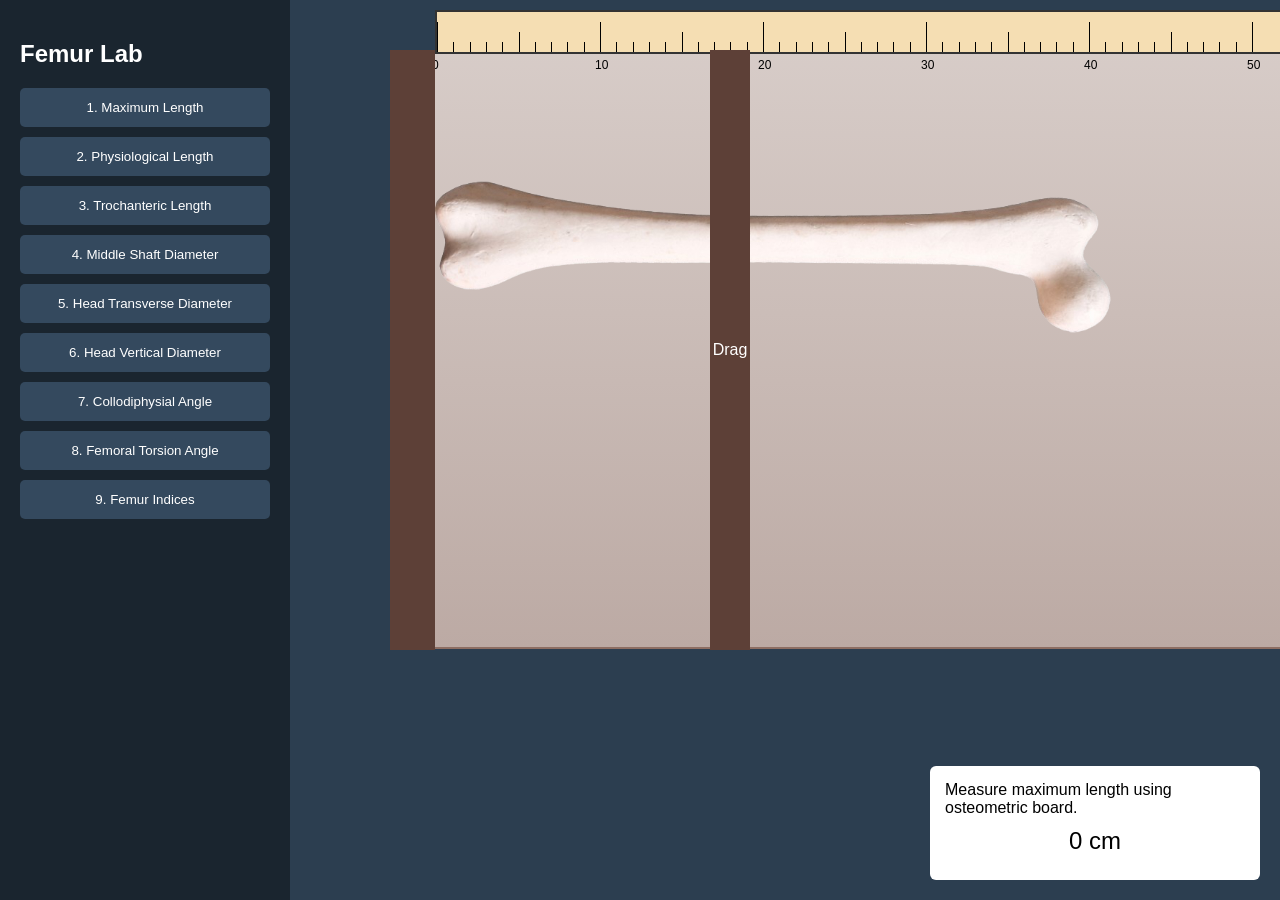
==== experiment/simulation/index.html @ ec537a69 "Added femur indices simulation" ====
<!DOCTYPE html>
<html lang="en">
<head>
    <meta charset="UTF-8">
    <title>Osteometry of Femur Simulation</title>
    <meta name="viewport" content="width=device-width, initial-scale=1.0">
    
    <!-- CSS -->
    <link rel="stylesheet" href="css/femur.css">
</head>
<body>

<!-- ================= SIDEBAR ================= -->
<div id="sidebar">
    <h2>Femur Lab</h2>

    <button class="nav-btn active" onclick="setMode('max_length', event)">
        1. Maximum Length
    </button>

    <button class="nav-btn" onclick="setMode('physio_length', event)">
        2. Physiological Length
    </button>

    <button class="nav-btn" onclick="setMode('troch_length', event)">
        3. Trochanteric Length
    </button>

    <button class="nav-btn" onclick="setMode('shaft_diam', event)">
        4. Middle Shaft Diameter
    </button>

    <button class="nav-btn" onclick="setMode('head_trans', event)">
        5. Head Transverse Diameter
    </button>

    <button class="nav-btn" onclick="setMode('head_vert', event)">
        6. Head Vertical Diameter
    </button>

    <button class="nav-btn" onclick="setMode('angle_neck', event)">
        7. Collodiphysial Angle
    </button>

    <button class="nav-btn" onclick="setMode('angle_torsion', event)">
        8. Femoral Torsion Angle
    </button>

        <button class="nav-btn" onclick="setMode('femur_indices', event)">
        9. Femur Indices
    </button>

</div>

<!-- ================= WORKSPACE ================= -->
<div id="workspace">

    <!-- FEMUR IMAGE -->
    <img id="bone" src="images/femur.png" alt="Femur Bone">

    <!-- Osteometric Board -->
    <div id="tool-board">
        <div id="fixed-wall" class="board-wall"></div>
        <div id="board-surface"></div>
        <div id="movable-wall" class="board-wall">Drag</div>
        
        <div id="scale">
    <!-- ticks will be generated by JS -->
        </div>
    </div>

    <!-- REALISTIC SLIDING CALIPER -->
    <div id="tool-caliper">

        <!-- Main scale -->
        <div id="caliper-body">

            <!-- fixed jaw -->
            <div class="jaw fixed-jaw">
                <div class="jaw-top"></div>
                <div class="jaw-bottom"></div>
            </div>

            <!-- ruler -->
            <div id="caliper-ruler">

                <div class="caliper-scale"></div>

            </div>
            <!-- movable slider -->
            <div class="slider" id="caliper-slider">

                <div class="jaw movable-jaw">
                    <div class="jaw-top"></div>
                    <div class="jaw-bottom"></div>
                </div>

                <div class="slider-body"></div>

            </div>

        </div>

    </div>

    <!-- REALISTIC GONIOMETER -->
    <div id="tool-goniometer">

        <div id="goniometer">

            <!-- Protractor -->
            <div id="gonio-protractor">

                <!-- scale markings generated by JS -->
                <div id="gonio-scale"></div>

            </div>

            <!-- center pivot -->
            <div class="gonio-center" id="gonio-center"></div>

            <!-- fixed arm -->
            <div class="gonio-arm fixed-arm" id="gonio-arm-1"></div>

            <!-- movable arm -->
            <div class="gonio-arm movable-arm" id="gonio-arm-2"></div>

        </div>

    </div>

</div>

<!-- ================= FEMUR INDICES ================= -->
<div id="tool-indices">

    <h2>Femur Indices Calculator</h2>

    <!-- ===================================== -->
    <!-- Shaft Slenderness Index -->
    <!-- ===================================== -->

    <div class="index-block">

        <h3>Shaft Slenderness Index</h3>
        <div class="formula-title">
            Formula:
            <span class="formula-text">
                Middle Shaft Diameter × 100 / Maximum Length
            </span>
        </div>

        <div class="formula">

            <div class="fraction">

                <span class="top">
                    <input type="number"
                           id="slender_num1"
                           placeholder="____"
                           step="0.01">

                    × 100
                </span>

                <span class="bottom">
                    <input type="number"
                           id="slender_den1"
                           placeholder="____"
                           step="0.01">
                </span>

            </div>

            =

            <input type="text"
                   id="ans_slender_max"
                   readonly>

        </div>

    </div>

    <!-- ===================================== -->
    <!-- Shaft Slenderness Index Physiological -->
    <!-- ===================================== -->

    <div class="index-block">

        <h3>Shaft Slenderness Index (Physiological Length)</h3>

        <div class="formula-title">
            Formula:
            <span class="formula-text">
                Middle Shaft Diameter × 100 / Physiological Length
            </span>
        </div>
        <div class="formula">

            <div class="fraction">

                <span class="top">

                    <input type="number"
                           id="slender_num2"
                           placeholder="____"
                           step="0.01">

                    × 100

                </span>

                <span class="bottom">

                    <input type="number"
                           id="slender_den2"
                           placeholder="____"
                           step="0.01">

                </span>

            </div>

            =

            <input type="text"
                   id="ans_slender_phys"
                   readonly>

        </div>

    </div>

    <!-- ===================================== -->
    <!-- Physiological to Maximum -->
    <!-- ===================================== -->

    <div class="index-block">

        <h3>Physiological to Maximum Length Index</h3>
        <div class="formula-title">
            Formula:
            <span class="formula-text">
                Physiological Length × 100 / Maximum Length
            </span>
        </div>

        <div class="formula">

            <div class="fraction">

                <span class="top">

                    <input type="number"
                           id="phys_num"
                           placeholder="____"
                           step="0.01">

                    × 100

                </span>

                <span class="bottom">

                    <input type="number"
                           id="phys_den"
                           placeholder="____"
                           step="0.01">

                </span>

            </div>

            =

            <input type="text"
                   id="ans_phys_max"
                   readonly>

        </div>

    </div>

    <!-- ===================================== -->
    <!-- Trochanteric Proportion Max -->
    <!-- ===================================== -->

    <div class="index-block">

        <h3>Trochanteric Proportion Index (Max Length)</h3>
        <div class="formula-title">
            Formula:
            <span class="formula-text">
                Trochanteric Length × 100 / Maximum Length
            </span>
        </div>
        <div class="formula">

            <div class="fraction">

                <span class="top">

                    <input type="number"
                           id="troch_num1"
                           placeholder="____"
                           step="0.01">

                    × 100

                </span>

                <span class="bottom">

                    <input type="number"
                           id="troch_den1"
                           placeholder="____"
                           step="0.01">

                </span>

            </div>

            =

            <input type="text"
                   id="ans_troch_max"
                   readonly>

        </div>

    </div>

    <!-- ===================================== -->
    <!-- Trochanteric Proportion Physiological -->
    <!-- ===================================== -->

    <div class="index-block">

        <h3>Trochanteric Proportion Index (Physiological Length)</h3>
        <div class="formula-title">
            Formula:
            <span class="formula-text">
                Trochanteric Length × 100 / Physiological Length
            </span>
        </div>

        <div class="formula">

            <div class="fraction">

                <span class="top">

                    <input type="number"
                           id="troch_num2"
                           placeholder="____"
                           step="0.01">

                    × 100

                </span>

                <span class="bottom">

                    <input type="number"
                           id="troch_den2"
                           placeholder="____"
                           step="0.01">

                </span>

            </div>

            =

            <input type="text"
                   id="ans_troch_phys"
                   readonly>

        </div>

    </div>
    </div> 
   <div id="femurIndexFeedback" style="margin-top:20px;"></div>
</div>

<!-- ================= CONTROLS ================= -->
<div id="controls">
    <div id="instruction"></div>

    <div class="display-box">
        <span id="readout">0</span> 
        <span id="unit">cm</span>
    </div>

    <div id="feedback"></div>
</div>

<!-- ================= JAVASCRIPT ================= -->
<script src="js/femur.js"></script>

</body>
</html>
---- experiment/simulation/css/femur.css ----
body {
    margin: 0;
    font-family: Arial, sans-serif;
    display: flex;
    height: 100vh;
    background: #cac2c2;
}

/* Sidebar */
#sidebar {
    width: 250px;
    background: #1a252f;
    color: white;
    padding: 20px;
}

.nav-btn {
    width: 100%;
    padding: 12px;
    margin-bottom: 10px;
    background: #34495e;
    border: none;
    color: white;
    cursor: pointer;
    border-radius: 5px;
}

.nav-btn.active,
.nav-btn:hover {
    background: #16a085;
}

/* Workspace */
#workspace {
    flex: 1;
    position: relative;
    background: #2c3e50;
}

#bone {
    position: absolute;
    width: 700px;   /* IMPORTANT FIX */
    height: auto;

    left: 100px;
    top: 250px;

    pointer-events: auto;
    cursor: default;   /* locked by default */
    user-select: none;
    z-index: 1;
    transition: none;
}


/* Osteometric Board */
.board-wall {
    position: absolute;
    top: 50px;
    height: 600px;
    background: #5d4037;
    z-index: 3;

}

#fixed-wall {
    width: 45px;
    left: 100px;
    z-index: 3;

}

#movable-wall {
    width: 40px;
    left: 600px;
    cursor: col-resize;
    color: white;
    display: flex;
    align-items: center;
    justify-content: center;
}

/* Calipers */
#tool-caliper,
#tool-tape,
#tool-goniometer {
    display: none;
}

/* =========================
   REALISTIC CALIPER
========================= */

#tool-caliper {
    position: absolute;
    width: 900px;
    height: 220px;
    left: 120px;
    top: 180px;
    
}

/* Main body */
#caliper-body {
    position: relative;
    width: 700px;
    height: 120px;
}

/* Metal ruler */
#caliper-ruler {
    position: absolute;
    top: 58px;
    left: 60px;
    width: 560px;
    height: 8px;
    background: linear-gradient(
        to bottom,
        #dcdcdc,
        #9e9e9e
    );
    border: 1px solid #555;
}

/* Fixed jaw */
.fixed-jaw {
    position: absolute;
    left: 40px;
    top: 10px;
}

/* Movable slider */
.slider {
    position: absolute;
    left: 350px;
    top: 0;
    width: 80px;
    height: 120px;
    cursor: ew-resize;
}

/* Slider body */
.slider-body {
    position: absolute;
    top: 20px;
    left: 20px;
    width: 35px;
    height: 80px;
    background: linear-gradient(
        to bottom,
        #cfcfcf,
        #8c8c8c
    );

    border: 2px solid #555;
    border-radius: 6px;
}

/* Jaws */
.jaw {
    position: absolute;
    width: 40px;
    height: 100px;
}

/* upper jaw */
.jaw-top {
    position: absolute;
    width: 12px;
    height: 45px;
    background: #c0c0c0;
    border: 2px solid #555;
    left: 0;
    top: 0;
}

/* lower jaw */
.jaw-bottom {
    position: absolute;
    width: 12px;
    height: 55px;
    background: #c0c0c0;
    border: 2px solid #555;
    left: 0;
    bottom: 0;
}

/* movable jaw position */
.movable-jaw {
    position: absolute;
    left: 0;
    top: 10px;
}

/* ruler markings */
#caliper-ruler::before {
    content: "";
    position: absolute;
    inset: 0;

    background-image:
        repeating-linear-gradient(
            to right,

            /* empty */
            transparent 0px,
            transparent 9px,

            /* tick */
            black 9px,
            black 10px
        );
}
/* =========================
   CALIPER SCALE MARKINGS
========================= */

.caliper-scale {
    position: absolute;
    width: 100%;
    height: 100%;
}

/* ticks */
.cal-tick {
    position: absolute;
    bottom: 0;
    width: 1px;
    background: black;
}

/* small tick */
.cal-tick.small {
    height: 10px;
}

/* medium tick */
.cal-tick.medium {
    height: 16px;
}

/* large tick */
.cal-tick.large {
    height: 24px;
    width: 2px;
}

/* labels */
.cal-label {
    position: absolute;
    top: -18px;
    font-size: 11px;
    color: black;
    font-weight: bold;
}
/* Tape */
#tape-ring {
    position: absolute;
    width: 120px;
    height: 40px;
    border: 3px dashed orange;
    border-radius: 50%;
    cursor: move;
}

#tape-label {
    position: absolute;
    top: -25px;
    left: 20px;
    background: orange;
    color: white;
    padding: 2px 6px;
}

/* =========================
   REALISTIC GONIOMETER
========================= */

#tool-goniometer {
    position: absolute;
    width: 500px;
    height: 500px;
    display: none;
    z-index: 30;
}

#goniometer {
    position: absolute;

    width: 180px;
    height: 180px;

    left: 320px;
    top: 180px;

    cursor: move;
}

/* semicircle body */
#gonio-protractor {

    position: absolute;

    width: 180px;
    height: 180px;

    border-radius: 50%;

    border: 3px solid rgba(80,80,80,0.8);

    background:
        radial-gradient(
            circle,
            rgba(255,255,255,0.18),
            rgba(255,255,255,0.05)
        );

    backdrop-filter: blur(1px);

    box-shadow:
        inset 0 0 15px rgba(255,255,255,0.25),
        0 4px 10px rgba(0,0,0,0.25);

    overflow: hidden;
}
/* scale container */
#gonio-scale {
    position: absolute;
    width: 100%;
    height: 100%;
}

/* center pivot */
.gonio-center {

    position: absolute;

    width: 18px;
    height: 18px;

    background: #111;

    border-radius: 50%;

    left: 80px;
    top: 80px;

    z-index: 50;
}

/* arms */
.gonio-arm {

    position: absolute;

    width: 140px;
    height: 6px;

    left: 90px;
    top: 87px;

    border-radius: 4px;

    background:
        linear-gradient(
            to bottom,
            #d9d9d9,
            #8c8c8c
        );

    border: 1px solid #555;

    transform-origin: left center;

    z-index: 40;
}

/* fixed arm */
.fixed-arm {
    transform: rotate(0deg);
}

/* movable arm */
.movable-arm {
    transform: rotate(45deg);
    cursor: grab;
}

/* prevent selection */
#gonio-scale div {
    user-select: none;
}
/* =========================
   GONIOMETER SCALE TICKS
========================= */

.gonio-tick {

    position: absolute;

    width: 2px;

    background: rgba(0,0,0,0.75);

    transform-origin: center bottom;

    z-index: 5;
}

/* degree labels */

.gonio-label {

    position: absolute;

    font-size: 10px;

    color: #111;

    font-weight: bold;

    transform: translate(-50%, -50%);

    z-index: 6;

    pointer-events: none;
}
/* Controls */
#controls {
    position: absolute;
    bottom: 20px;
    right: 20px;
    background: white;
    padding: 15px;
    border-radius: 6px;
    width: 300px;
}

.display-box {
    font-size: 24px;
    text-align: center;
    margin: 10px 0;
}

.btn-check {
    width: 100%;
    padding: 10px;
    background: green;
    color: white;
    border: none;
    cursor: pointer;
}

#tool-indices {
    display: none;
    position: absolute;
    top: 50%;
    left: 50%;
    transform: translate(-50%, -50%);
    background: white;
    padding: 25px;
    border-radius: 10px;
    box-shadow: 0 0 20px rgba(0,0,0,0.2);
    width: 400px;
}
#scale {
    position: absolute;
    top: 10px;
    left: 145px; /* starts just after fixed wall */
    width: 900px; /* 50 cm × 20px per cm */
    height: 40px;
    background: #f5deb3;
    border: 2px solid #333;
}

/* tick marks */
.tick {
    position: absolute;
    bottom: 0;
    width: 1px;
    background: black;
}

/* small ticks (every 1 cm) */
.tick.small {
    height: 10px;
}

/* big ticks (every 5 cm) */
.tick.medium {
    height: 20px;
}

/* label ticks (every 10 cm) */
.tick.large {
    height: 30px;
}

.tick-label {
    position: absolute;
    bottom: -20px;
    font-size: 12px;
}
#board-surface {
    position: absolute;
    top: 45px;
    left: 145px;              /* just after fixed wall */
    height: 600px;
    width: 900px;

    background: linear-gradient(
        to bottom,
        #d7ccc8,
        #bcaaa4
    );

    border-top: 2px solid #8d6e63;
    border-bottom: 2px solid #8d6e63;

    z-index: 0;
}
/* =========================
   LAYER FIXES
========================= */


#bone {
    z-index: 1;
}

#tool-caliper {
    z-index: 20;
}

#caliper-body,
#caliper-slider,
#caliper-ruler,
.slider-body,
.jaw {
    z-index: 25;
}

#tool-goniometer {
    z-index: 20;
}

#controls {
    z-index: 50;
}

#tool-indices {
    z-index: 100;
}
/* =========================
   FEMUR INDICES STYLING
========================= */

#tool-indices {

    display: none;

    position: absolute;

    top: 50%;
    left: 50%;

    transform: translate(-50%, -50%);

    width: 700px;
    max-height: 85vh;

    overflow-y: auto;

    background: #ffffff;

    padding: 25px;

    border-radius: 12px;

    box-shadow: 0 0 25px rgba(0,0,0,0.25);

    z-index: 100;
}

#tool-indices h2 {

    margin-top: 0;

    text-align: center;

    color: #2c3e50;
}

.index-block {

    margin-bottom: 25px;

    padding: 15px;

    border-radius: 10px;

    background: #f7f7f7;

    border: 1px solid #ddd;
}

.index-block h3 {

    margin-top: 0;

    font-size: 18px;

    color: #34495e;
}
.formula-title {

    margin-bottom: 12px;

    padding: 10px 14px;

    background: #eef3f7;

    border-left: 5px solid #16a085;

    border-radius: 6px;

    font-size: 15px;

    font-weight: bold;

    color: #2c3e50;
}

.formula-text {

    font-weight: normal;

    color: #34495e;
}
.formula {

    font-size: 24px;

    display: flex;

    align-items: center;

    gap: 15px;

    flex-wrap: wrap;
}

.fraction {

    display: inline-block;

    text-align: center;

    vertical-align: middle;
}

.fraction .top {

    display: block;

    border-bottom: 2px solid black;

    padding: 8px;
}

.fraction .bottom {

    display: block;

    padding: 8px;
}

#tool-indices input {

    width: 100px;

    padding: 8px;

    font-size: 18px;

    text-align: center;

    border: 1px solid #999;

    border-radius: 6px;
}

#tool-indices input[readonly] {

    background: #ecf0f1;

    font-weight: bold;

    color: #2c3e50;
}
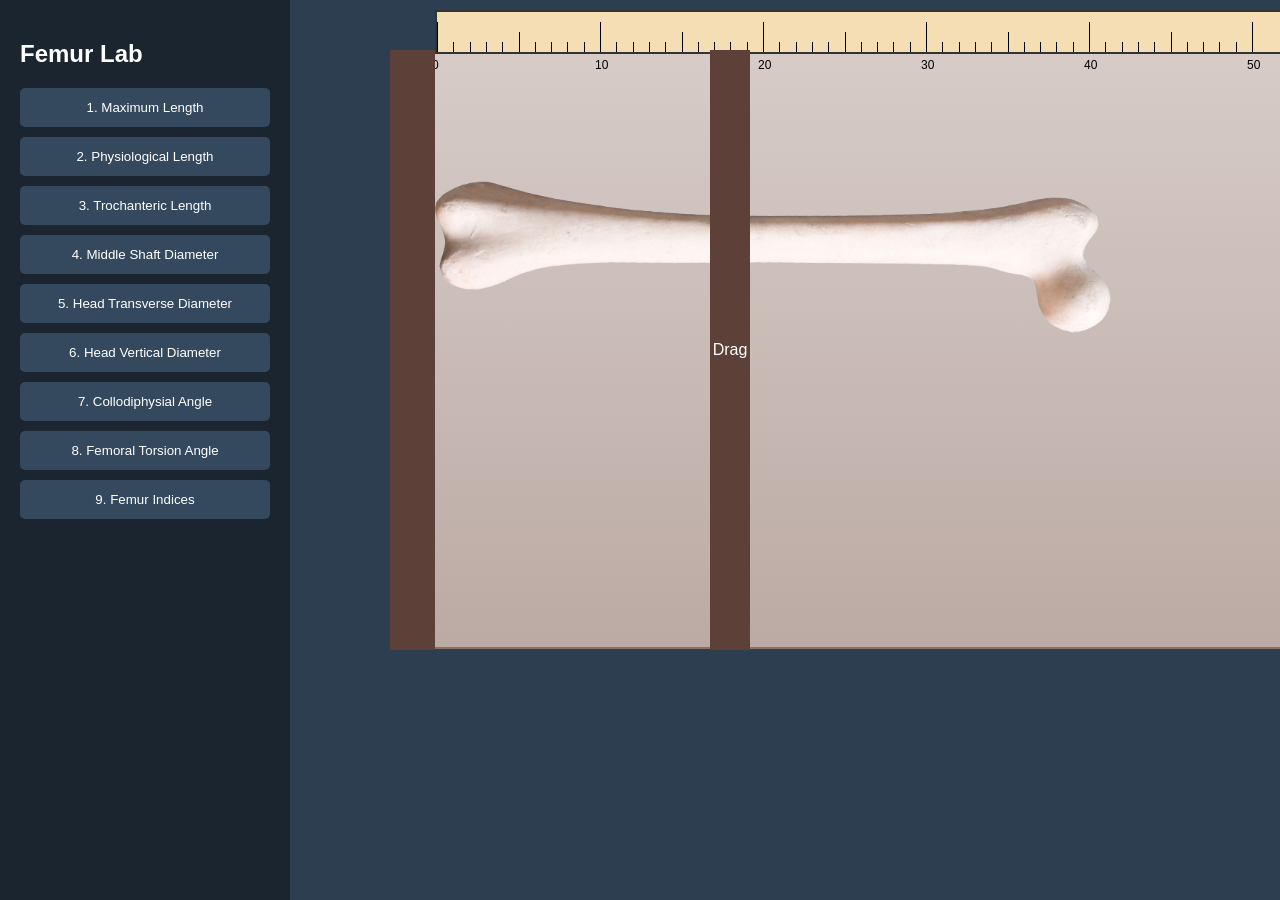
==== commit e06aa7f8: "Updated simulation" ====
--- a/experiment/simulation/index.html
+++ b/experiment/simulation/index.html
@@ -4,8 +4,6 @@
     <meta charset="UTF-8">
     <title>Osteometry of Femur Simulation</title>
     <meta name="viewport" content="width=device-width, initial-scale=1.0">
-    
-    <!-- CSS -->
     <link rel="stylesheet" href="css/femur.css">
 </head>
 <body>
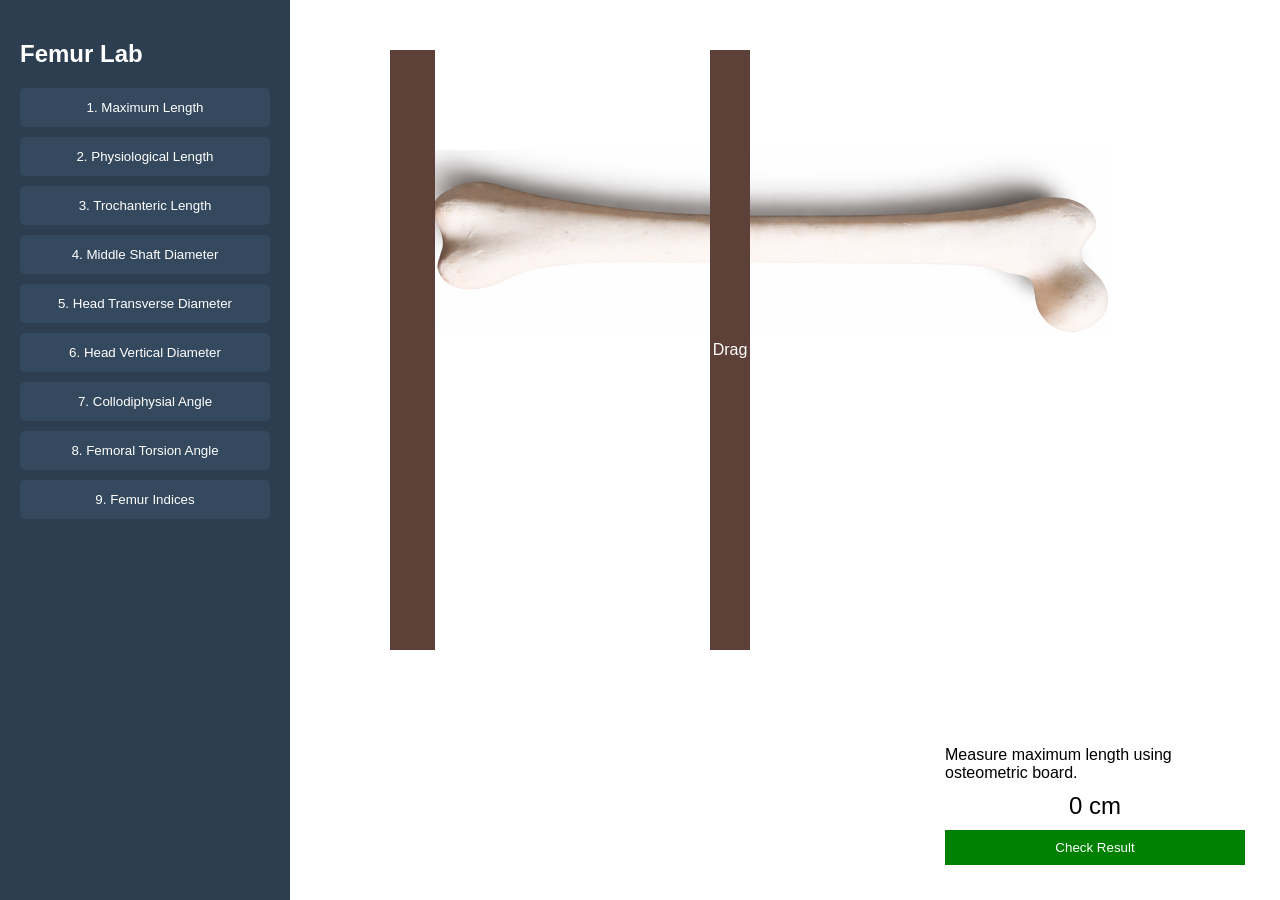
==== commit 8ddde844: "Update Femur lab" ====
--- a/experiment/simulation/index.html
+++ b/experiment/simulation/index.html
@@ -4,6 +4,8 @@
     <meta charset="UTF-8">
     <title>Osteometry of Femur Simulation</title>
     <meta name="viewport" content="width=device-width, initial-scale=1.0">
+    
+    <!-- CSS -->
     <link rel="stylesheet" href="css/femur.css">
 </head>
 <body>
@@ -59,327 +61,52 @@
     <!-- Osteometric Board -->
     <div id="tool-board">
         <div id="fixed-wall" class="board-wall"></div>
-        <div id="board-surface"></div>
         <div id="movable-wall" class="board-wall">Drag</div>
-        
-        <div id="scale">
-    <!-- ticks will be generated by JS -->
-        </div>
     </div>
 
-    <!-- REALISTIC SLIDING CALIPER -->
+    <!-- Sliding Calipers -->
     <div id="tool-caliper">
-
-        <!-- Main scale -->
-        <div id="caliper-body">
-
-            <!-- fixed jaw -->
-            <div class="jaw fixed-jaw">
-                <div class="jaw-top"></div>
-                <div class="jaw-bottom"></div>
-            </div>
-
-            <!-- ruler -->
-            <div id="caliper-ruler">
-
-                <div class="caliper-scale"></div>
-
-            </div>
-            <!-- movable slider -->
-            <div class="slider" id="caliper-slider">
-
-                <div class="jaw movable-jaw">
-                    <div class="jaw-top"></div>
-                    <div class="jaw-bottom"></div>
-                </div>
-
-                <div class="slider-body"></div>
-
-            </div>
-
-        </div>
-
+        <div class="caliper-jaw" id="caliper-jaw-1"></div>
+        <div class="caliper-jaw" id="caliper-jaw-2"></div>
+        <div id="caliper-bar"></div>
     </div>
 
-    <!-- REALISTIC GONIOMETER -->
+    <!-- Goniometer -->
     <div id="tool-goniometer">
-
         <div id="goniometer">
-
-            <!-- Protractor -->
-            <div id="gonio-protractor">
-
-                <!-- scale markings generated by JS -->
-                <div id="gonio-scale"></div>
-
-            </div>
-
-            <!-- center pivot -->
+            <div class="gonio-arc"></div>
             <div class="gonio-center" id="gonio-center"></div>
-
-            <!-- fixed arm -->
-            <div class="gonio-arm fixed-arm" id="gonio-arm-1"></div>
-
-            <!-- movable arm -->
-            <div class="gonio-arm movable-arm" id="gonio-arm-2"></div>
-
+            <div class="gonio-arm" id="gonio-arm-1"></div>
+            <div class="gonio-arm" id="gonio-arm-2"></div>
         </div>
-
     </div>
 
 </div>
 
-<!-- ================= FEMUR INDICES ================= -->
-<div id="tool-indices">
+<!-- ================= INDICES SECTION ================= -->
+<div id="tool-indices" style="display:none; padding:20px;">
 
-    <h2>Femur Indices Calculator</h2>
+    <h3>Enter Measured Values to Calculate Femur Indices</h3>
 
-    <!-- ===================================== -->
-    <!-- Shaft Slenderness Index -->
-    <!-- ===================================== -->
+    <label>Shaft Slenderness Index (Maximum Length)</label>
+    <input type="number" id="ans_slender_max" step="0.01"><br><br>
 
-    <div class="index-block">
+    <label>Shaft Slenderness Index (Physiological Length)</label>
+    <input type="number" id="ans_slender_phys" step="0.01"><br><br>
 
-        <h3>Shaft Slenderness Index</h3>
-        <div class="formula-title">
-            Formula:
-            <span class="formula-text">
-                Middle Shaft Diameter × 100 / Maximum Length
-            </span>
-        </div>
+    <label>Physiological to Maximum Length Index</label>
+    <input type="number" id="ans_phys_max" step="0.01"><br><br>
 
-        <div class="formula">
+    <label>Trochanteric Proportion Index (Max Length)</label>
+    <input type="number" id="ans_troch_max" step="0.01"><br><br>
 
-            <div class="fraction">
+    <label>Trochanteric Proportion Index (Physiological Length)</label>
+    <input type="number" id="ans_troch_phys" step="0.01"><br><br>
 
-                <span class="top">
-                    <input type="number"
-                           id="slender_num1"
-                           placeholder="____"
-                           step="0.01">
+   <button onclick="checkFemurIndices()">Check Result</button>
 
-                    × 100
-                </span>
 
-                <span class="bottom">
-                    <input type="number"
-                           id="slender_den1"
-                           placeholder="____"
-                           step="0.01">
-                </span>
-
-            </div>
-
-            =
-
-            <input type="text"
-                   id="ans_slender_max"
-                   readonly>
-
-        </div>
-
-    </div>
-
-    <!-- ===================================== -->
-    <!-- Shaft Slenderness Index Physiological -->
-    <!-- ===================================== -->
-
-    <div class="index-block">
-
-        <h3>Shaft Slenderness Index (Physiological Length)</h3>
-
-        <div class="formula-title">
-            Formula:
-            <span class="formula-text">
-                Middle Shaft Diameter × 100 / Physiological Length
-            </span>
-        </div>
-        <div class="formula">
-
-            <div class="fraction">
-
-                <span class="top">
-
-                    <input type="number"
-                           id="slender_num2"
-                           placeholder="____"
-                           step="0.01">
-
-                    × 100
-
-                </span>
-
-                <span class="bottom">
-
-                    <input type="number"
-                           id="slender_den2"
-                           placeholder="____"
-                           step="0.01">
-
-                </span>
-
-            </div>
-
-            =
-
-            <input type="text"
-                   id="ans_slender_phys"
-                   readonly>
-
-        </div>
-
-    </div>
-
-    <!-- ===================================== -->
-    <!-- Physiological to Maximum -->
-    <!-- ===================================== -->
-
-    <div class="index-block">
-
-        <h3>Physiological to Maximum Length Index</h3>
-        <div class="formula-title">
-            Formula:
-            <span class="formula-text">
-                Physiological Length × 100 / Maximum Length
-            </span>
-        </div>
-
-        <div class="formula">
-
-            <div class="fraction">
-
-                <span class="top">
-
-                    <input type="number"
-                           id="phys_num"
-                           placeholder="____"
-                           step="0.01">
-
-                    × 100
-
-                </span>
-
-                <span class="bottom">
-
-                    <input type="number"
-                           id="phys_den"
-                           placeholder="____"
-                           step="0.01">
-
-                </span>
-
-            </div>
-
-            =
-
-            <input type="text"
-                   id="ans_phys_max"
-                   readonly>
-
-        </div>
-
-    </div>
-
-    <!-- ===================================== -->
-    <!-- Trochanteric Proportion Max -->
-    <!-- ===================================== -->
-
-    <div class="index-block">
-
-        <h3>Trochanteric Proportion Index (Max Length)</h3>
-        <div class="formula-title">
-            Formula:
-            <span class="formula-text">
-                Trochanteric Length × 100 / Maximum Length
-            </span>
-        </div>
-        <div class="formula">
-
-            <div class="fraction">
-
-                <span class="top">
-
-                    <input type="number"
-                           id="troch_num1"
-                           placeholder="____"
-                           step="0.01">
-
-                    × 100
-
-                </span>
-
-                <span class="bottom">
-
-                    <input type="number"
-                           id="troch_den1"
-                           placeholder="____"
-                           step="0.01">
-
-                </span>
-
-            </div>
-
-            =
-
-            <input type="text"
-                   id="ans_troch_max"
-                   readonly>
-
-        </div>
-
-    </div>
-
-    <!-- ===================================== -->
-    <!-- Trochanteric Proportion Physiological -->
-    <!-- ===================================== -->
-
-    <div class="index-block">
-
-        <h3>Trochanteric Proportion Index (Physiological Length)</h3>
-        <div class="formula-title">
-            Formula:
-            <span class="formula-text">
-                Trochanteric Length × 100 / Physiological Length
-            </span>
-        </div>
-
-        <div class="formula">
-
-            <div class="fraction">
-
-                <span class="top">
-
-                    <input type="number"
-                           id="troch_num2"
-                           placeholder="____"
-                           step="0.01">
-
-                    × 100
-
-                </span>
-
-                <span class="bottom">
-
-                    <input type="number"
-                           id="troch_den2"
-                           placeholder="____"
-                           step="0.01">
-
-                </span>
-
-            </div>
-
-            =
-
-            <input type="text"
-                   id="ans_troch_phys"
-                   readonly>
-
-        </div>
-
-    </div>
-    </div> 
-   <div id="femurIndexFeedback" style="margin-top:20px;"></div>
+    <div id="indexFeedback" style="margin-top:20px;"></div>
 </div>
 
 <!-- ================= CONTROLS ================= -->
@@ -391,6 +118,10 @@
         <span id="unit">cm</span>
     </div>
 
+    <button class="btn-check" onclick="checkMeasurement()">
+        Check Result
+    </button>
+
     <div id="feedback"></div>
 </div>
 
--- a/experiment/simulation/css/femur.css
+++ b/experiment/simulation/css/femur.css
@@ -3,13 +3,13 @@
     font-family: Arial, sans-serif;
     display: flex;
     height: 100vh;
-    background: #cac2c2;
+    background: #ffffff;
 }
 
 /* Sidebar */
 #sidebar {
     width: 250px;
-    background: #1a252f;
+    background: #2c3e50;
     color: white;
     padding: 20px;
 }
@@ -34,22 +34,21 @@
 #workspace {
     flex: 1;
     position: relative;
-    background: #2c3e50;
+    background: #ffffff;
 }
 
 #bone {
     position: absolute;
-    width: 700px;   /* IMPORTANT FIX */
     height: auto;
-
+    max-width:700px;
     left: 100px;
     top: 250px;
-
-    pointer-events: auto;
-    cursor: default;   /* locked by default */
-    user-select: none;
-    z-index: 1;
-    transition: none;
+    pointer-events: none;
+
+    transition:
+        transform 0.6s ease,
+        left 0.6s ease,
+        top 0.6s ease;
 }
 
 
@@ -59,15 +58,11 @@
     top: 50px;
     height: 600px;
     background: #5d4037;
-    z-index: 3;
-
 }
 
 #fixed-wall {
     width: 45px;
     left: 100px;
-    z-index: 3;
-
 }
 
 #movable-wall {
@@ -87,172 +82,26 @@
     display: none;
 }
 
-/* =========================
-   REALISTIC CALIPER
-========================= */
-
-#tool-caliper {
-    position: absolute;
-    width: 900px;
-    height: 220px;
-    left: 120px;
-    top: 180px;
-    
-}
-
-/* Main body */
-#caliper-body {
-    position: relative;
-    width: 700px;
-    height: 120px;
-}
-
-/* Metal ruler */
-#caliper-ruler {
-    position: absolute;
-    top: 58px;
-    left: 60px;
-    width: 560px;
-    height: 8px;
-    background: linear-gradient(
-        to bottom,
-        #dcdcdc,
-        #9e9e9e
-    );
-    border: 1px solid #555;
-}
-
-/* Fixed jaw */
-.fixed-jaw {
-    position: absolute;
-    left: 40px;
-    top: 10px;
-}
-
-/* Movable slider */
-.slider {
-    position: absolute;
-    left: 350px;
-    top: 0;
-    width: 80px;
-    height: 120px;
+.caliper-jaw {
+    position: absolute;
+    width: 10px;
+    height: 150px;
+    background: red;
+    top: 200px; 
+    transition: none;
     cursor: ew-resize;
 }
 
-/* Slider body */
-.slider-body {
-    position: absolute;
-    top: 20px;
-    left: 20px;
-    width: 35px;
-    height: 80px;
-    background: linear-gradient(
-        to bottom,
-        #cfcfcf,
-        #8c8c8c
-    );
-
-    border: 2px solid #555;
-    border-radius: 6px;
-}
-
-/* Jaws */
-.jaw {
-    position: absolute;
-    width: 40px;
-    height: 100px;
-}
-
-/* upper jaw */
-.jaw-top {
-    position: absolute;
-    width: 12px;
-    height: 45px;
-    background: #c0c0c0;
-    border: 2px solid #555;
-    left: 0;
-    top: 0;
-}
-
-/* lower jaw */
-.jaw-bottom {
-    position: absolute;
-    width: 12px;
-    height: 55px;
-    background: #c0c0c0;
-    border: 2px solid #555;
-    left: 0;
-    bottom: 0;
-}
-
-/* movable jaw position */
-.movable-jaw {
-    position: absolute;
-    left: 0;
-    top: 10px;
-}
-
-/* ruler markings */
-#caliper-ruler::before {
-    content: "";
-    position: absolute;
-    inset: 0;
-
-    background-image:
-        repeating-linear-gradient(
-            to right,
-
-            /* empty */
-            transparent 0px,
-            transparent 9px,
-
-            /* tick */
-            black 9px,
-            black 10px
-        );
-}
-/* =========================
-   CALIPER SCALE MARKINGS
-========================= */
-
-.caliper-scale {
-    position: absolute;
-    width: 100%;
-    height: 100%;
-}
-
-/* ticks */
-.cal-tick {
-    position: absolute;
-    bottom: 0;
-    width: 1px;
+#caliper-jaw-1 { left: 300px; }
+#caliper-jaw-2 { left: 500px; }
+
+#caliper-bar {
+    position: absolute;
+    height: 4px;
     background: black;
-}
-
-/* small tick */
-.cal-tick.small {
-    height: 10px;
-}
-
-/* medium tick */
-.cal-tick.medium {
-    height: 16px;
-}
-
-/* large tick */
-.cal-tick.large {
-    height: 24px;
-    width: 2px;
-}
-
-/* labels */
-.cal-label {
-    position: absolute;
-    top: -18px;
-    font-size: 11px;
-    color: black;
-    font-weight: bold;
-}
+    top: 270px;
+}
+
 /* Tape */
 #tape-ring {
     position: absolute;
@@ -272,159 +121,45 @@
     padding: 2px 6px;
 }
 
-/* =========================
-   REALISTIC GONIOMETER
-========================= */
-
-#tool-goniometer {
-    position: absolute;
-    width: 500px;
-    height: 500px;
-    display: none;
-    z-index: 30;
-}
-
+/* Goniometer */
 #goniometer {
     position: absolute;
-
-    width: 180px;
-    height: 180px;
-
-    left: 320px;
-    top: 180px;
-
+    width: 200px;
+    height: 200px;
+}
+
+.gonio-center {
+    position: absolute;
+    width: 20px;
+    height: 20px;
+    background: black;
+    border-radius: 50%;
+    top: 90px;
+    left: 90px;
     cursor: move;
 }
 
-/* semicircle body */
-#gonio-protractor {
-
-    position: absolute;
-
-    width: 180px;
-    height: 180px;
-
+.gonio-arm {
+    position: absolute;
+    width: 150px;
+    height: 4px;
+    background: purple;
+    top: 98px;
+    left: 100px;
+    transform-origin: left center;
+    cursor: pointer;
+}
+
+.gonio-arc {
+    position: absolute;
+    width: 100px;
+    height: 100px;
+    border: 2px solid rgba(0,0,0,0.3);
     border-radius: 50%;
-
-    border: 3px solid rgba(80,80,80,0.8);
-
-    background:
-        radial-gradient(
-            circle,
-            rgba(255,255,255,0.18),
-            rgba(255,255,255,0.05)
-        );
-
-    backdrop-filter: blur(1px);
-
-    box-shadow:
-        inset 0 0 15px rgba(255,255,255,0.25),
-        0 4px 10px rgba(0,0,0,0.25);
-
-    overflow: hidden;
-}
-/* scale container */
-#gonio-scale {
-    position: absolute;
-    width: 100%;
-    height: 100%;
-}
-
-/* center pivot */
-.gonio-center {
-
-    position: absolute;
-
-    width: 18px;
-    height: 18px;
-
-    background: #111;
-
-    border-radius: 50%;
-
-    left: 80px;
-    top: 80px;
-
-    z-index: 50;
-}
-
-/* arms */
-.gonio-arm {
-
-    position: absolute;
-
-    width: 140px;
-    height: 6px;
-
-    left: 90px;
-    top: 87px;
-
-    border-radius: 4px;
-
-    background:
-        linear-gradient(
-            to bottom,
-            #d9d9d9,
-            #8c8c8c
-        );
-
-    border: 1px solid #555;
-
-    transform-origin: left center;
-
-    z-index: 40;
-}
-
-/* fixed arm */
-.fixed-arm {
-    transform: rotate(0deg);
-}
-
-/* movable arm */
-.movable-arm {
-    transform: rotate(45deg);
-    cursor: grab;
-}
-
-/* prevent selection */
-#gonio-scale div {
-    user-select: none;
-}
-/* =========================
-   GONIOMETER SCALE TICKS
-========================= */
-
-.gonio-tick {
-
-    position: absolute;
-
-    width: 2px;
-
-    background: rgba(0,0,0,0.75);
-
-    transform-origin: center bottom;
-
-    z-index: 5;
-}
-
-/* degree labels */
-
-.gonio-label {
-
-    position: absolute;
-
-    font-size: 10px;
-
-    color: #111;
-
-    font-weight: bold;
-
-    transform: translate(-50%, -50%);
-
-    z-index: 6;
-
-    pointer-events: none;
-}
+    top: 50px;
+    left: 50px;
+}
+
 /* Controls */
 #controls {
     position: absolute;
@@ -463,238 +198,4 @@
     box-shadow: 0 0 20px rgba(0,0,0,0.2);
     width: 400px;
 }
-#scale {
-    position: absolute;
-    top: 10px;
-    left: 145px; /* starts just after fixed wall */
-    width: 900px; /* 50 cm × 20px per cm */
-    height: 40px;
-    background: #f5deb3;
-    border: 2px solid #333;
-}
-
-/* tick marks */
-.tick {
-    position: absolute;
-    bottom: 0;
-    width: 1px;
-    background: black;
-}
-
-/* small ticks (every 1 cm) */
-.tick.small {
-    height: 10px;
-}
-
-/* big ticks (every 5 cm) */
-.tick.medium {
-    height: 20px;
-}
-
-/* label ticks (every 10 cm) */
-.tick.large {
-    height: 30px;
-}
-
-.tick-label {
-    position: absolute;
-    bottom: -20px;
-    font-size: 12px;
-}
-#board-surface {
-    position: absolute;
-    top: 45px;
-    left: 145px;              /* just after fixed wall */
-    height: 600px;
-    width: 900px;
-
-    background: linear-gradient(
-        to bottom,
-        #d7ccc8,
-        #bcaaa4
-    );
-
-    border-top: 2px solid #8d6e63;
-    border-bottom: 2px solid #8d6e63;
-
-    z-index: 0;
-}
-/* =========================
-   LAYER FIXES
-========================= */
-
-
-#bone {
-    z-index: 1;
-}
-
-#tool-caliper {
-    z-index: 20;
-}
-
-#caliper-body,
-#caliper-slider,
-#caliper-ruler,
-.slider-body,
-.jaw {
-    z-index: 25;
-}
-
-#tool-goniometer {
-    z-index: 20;
-}
-
-#controls {
-    z-index: 50;
-}
-
-#tool-indices {
-    z-index: 100;
-}
-/* =========================
-   FEMUR INDICES STYLING
-========================= */
-
-#tool-indices {
-
-    display: none;
-
-    position: absolute;
-
-    top: 50%;
-    left: 50%;
-
-    transform: translate(-50%, -50%);
-
-    width: 700px;
-    max-height: 85vh;
-
-    overflow-y: auto;
-
-    background: #ffffff;
-
-    padding: 25px;
-
-    border-radius: 12px;
-
-    box-shadow: 0 0 25px rgba(0,0,0,0.25);
-
-    z-index: 100;
-}
-
-#tool-indices h2 {
-
-    margin-top: 0;
-
-    text-align: center;
-
-    color: #2c3e50;
-}
-
-.index-block {
-
-    margin-bottom: 25px;
-
-    padding: 15px;
-
-    border-radius: 10px;
-
-    background: #f7f7f7;
-
-    border: 1px solid #ddd;
-}
-
-.index-block h3 {
-
-    margin-top: 0;
-
-    font-size: 18px;
-
-    color: #34495e;
-}
-.formula-title {
-
-    margin-bottom: 12px;
-
-    padding: 10px 14px;
-
-    background: #eef3f7;
-
-    border-left: 5px solid #16a085;
-
-    border-radius: 6px;
-
-    font-size: 15px;
-
-    font-weight: bold;
-
-    color: #2c3e50;
-}
-
-.formula-text {
-
-    font-weight: normal;
-
-    color: #34495e;
-}
-.formula {
-
-    font-size: 24px;
-
-    display: flex;
-
-    align-items: center;
-
-    gap: 15px;
-
-    flex-wrap: wrap;
-}
-
-.fraction {
-
-    display: inline-block;
-
-    text-align: center;
-
-    vertical-align: middle;
-}
-
-.fraction .top {
-
-    display: block;
-
-    border-bottom: 2px solid black;
-
-    padding: 8px;
-}
-
-.fraction .bottom {
-
-    display: block;
-
-    padding: 8px;
-}
-
-#tool-indices input {
-
-    width: 100px;
-
-    padding: 8px;
-
-    font-size: 18px;
-
-    text-align: center;
-
-    border: 1px solid #999;
-
-    border-radius: 6px;
-}
-
-#tool-indices input[readonly] {
-
-    background: #ecf0f1;
-
-    font-weight: bold;
-
-    color: #2c3e50;
-}+
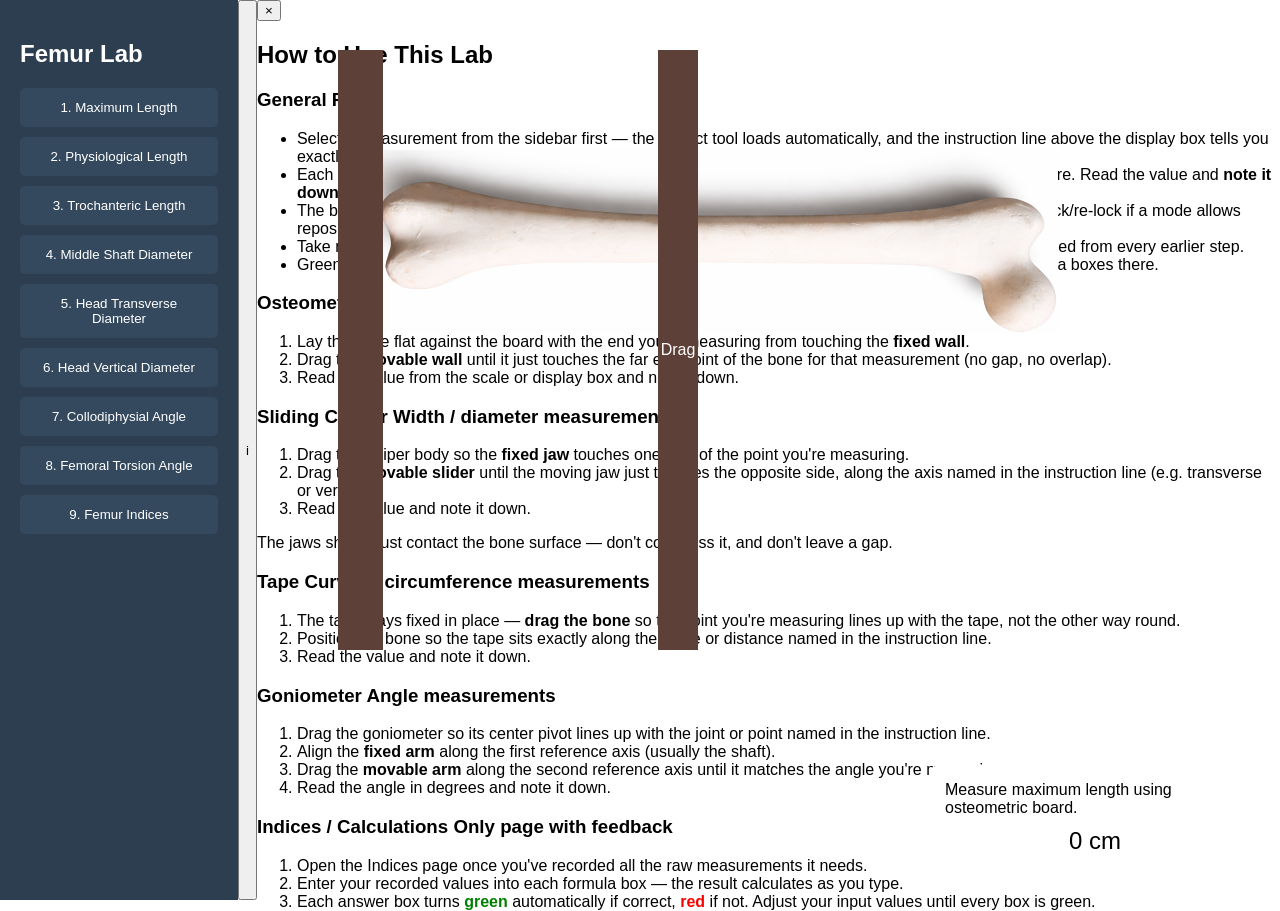
==== commit 36cb8f33: "Added Femur Lab" ====
--- a/experiment/simulation/index.html
+++ b/experiment/simulation/index.html
@@ -4,8 +4,6 @@
     <meta charset="UTF-8">
     <title>Osteometry of Femur Simulation</title>
     <meta name="viewport" content="width=device-width, initial-scale=1.0">
-    
-    <!-- CSS -->
     <link rel="stylesheet" href="css/femur.css">
 </head>
 <body>
@@ -61,52 +59,327 @@
     <!-- Osteometric Board -->
     <div id="tool-board">
         <div id="fixed-wall" class="board-wall"></div>
+        <div id="board-surface"></div>
         <div id="movable-wall" class="board-wall">Drag</div>
-    </div>
-
-    <!-- Sliding Calipers -->
+        
+        <div id="scale">
+    <!-- ticks will be generated by JS -->
+        </div>
+    </div>
+
+    <!-- REALISTIC SLIDING CALIPER -->
     <div id="tool-caliper">
-        <div class="caliper-jaw" id="caliper-jaw-1"></div>
-        <div class="caliper-jaw" id="caliper-jaw-2"></div>
-        <div id="caliper-bar"></div>
-    </div>
-
-    <!-- Goniometer -->
+
+        <!-- Main scale -->
+        <div id="caliper-body">
+
+            <!-- fixed jaw -->
+            <div class="jaw fixed-jaw">
+                <div class="jaw-top"></div>
+                <div class="jaw-bottom"></div>
+            </div>
+
+            <!-- ruler -->
+            <div id="caliper-ruler">
+
+                <div class="caliper-scale"></div>
+
+            </div>
+            <!-- movable slider -->
+            <div class="slider" id="caliper-slider">
+
+                <div class="jaw movable-jaw">
+                    <div class="jaw-top"></div>
+                    <div class="jaw-bottom"></div>
+                </div>
+
+                <div class="slider-body"></div>
+
+            </div>
+
+        </div>
+
+    </div>
+
+    <!-- REALISTIC GONIOMETER -->
     <div id="tool-goniometer">
+
         <div id="goniometer">
-            <div class="gonio-arc"></div>
+
+            <!-- Protractor -->
+            <div id="gonio-protractor">
+
+                <!-- scale markings generated by JS -->
+                <div id="gonio-scale"></div>
+
+            </div>
+
+            <!-- center pivot -->
             <div class="gonio-center" id="gonio-center"></div>
-            <div class="gonio-arm" id="gonio-arm-1"></div>
-            <div class="gonio-arm" id="gonio-arm-2"></div>
-        </div>
+
+            <!-- fixed arm -->
+            <div class="gonio-arm fixed-arm" id="gonio-arm-1"></div>
+
+            <!-- movable arm -->
+            <div class="gonio-arm movable-arm" id="gonio-arm-2"></div>
+
+        </div>
+
     </div>
 
 </div>
 
-<!-- ================= INDICES SECTION ================= -->
-<div id="tool-indices" style="display:none; padding:20px;">
-
-    <h3>Enter Measured Values to Calculate Femur Indices</h3>
-
-    <label>Shaft Slenderness Index (Maximum Length)</label>
-    <input type="number" id="ans_slender_max" step="0.01"><br><br>
-
-    <label>Shaft Slenderness Index (Physiological Length)</label>
-    <input type="number" id="ans_slender_phys" step="0.01"><br><br>
-
-    <label>Physiological to Maximum Length Index</label>
-    <input type="number" id="ans_phys_max" step="0.01"><br><br>
-
-    <label>Trochanteric Proportion Index (Max Length)</label>
-    <input type="number" id="ans_troch_max" step="0.01"><br><br>
-
-    <label>Trochanteric Proportion Index (Physiological Length)</label>
-    <input type="number" id="ans_troch_phys" step="0.01"><br><br>
-
-   <button onclick="checkFemurIndices()">Check Result</button>
-
-
-    <div id="indexFeedback" style="margin-top:20px;"></div>
+<!-- ================= FEMUR INDICES ================= -->
+<div id="tool-indices">
+
+    <h2>Femur Indices Calculator</h2>
+
+    <!-- ===================================== -->
+    <!-- Shaft Slenderness Index -->
+    <!-- ===================================== -->
+
+    <div class="index-block">
+
+        <h3>Shaft Slenderness Index</h3>
+        <div class="formula-title">
+            Formula:
+            <span class="formula-text">
+                Middle Shaft Diameter × 100 / Maximum Length
+            </span>
+        </div>
+
+        <div class="formula">
+
+            <div class="fraction">
+
+                <span class="top">
+                    <input type="number"
+                           id="slender_num1"
+                           placeholder="____"
+                           step="0.01">
+
+                    × 100
+                </span>
+
+                <span class="bottom">
+                    <input type="number"
+                           id="slender_den1"
+                           placeholder="____"
+                           step="0.01">
+                </span>
+
+            </div>
+
+            =
+
+            <input type="text"
+                   id="ans_slender_max"
+                   readonly>
+
+        </div>
+
+    </div>
+
+    <!-- ===================================== -->
+    <!-- Shaft Slenderness Index Physiological -->
+    <!-- ===================================== -->
+
+    <div class="index-block">
+
+        <h3>Shaft Slenderness Index (Physiological Length)</h3>
+
+        <div class="formula-title">
+            Formula:
+            <span class="formula-text">
+                Middle Shaft Diameter × 100 / Physiological Length
+            </span>
+        </div>
+        <div class="formula">
+
+            <div class="fraction">
+
+                <span class="top">
+
+                    <input type="number"
+                           id="slender_num2"
+                           placeholder="____"
+                           step="0.01">
+
+                    × 100
+
+                </span>
+
+                <span class="bottom">
+
+                    <input type="number"
+                           id="slender_den2"
+                           placeholder="____"
+                           step="0.01">
+
+                </span>
+
+            </div>
+
+            =
+
+            <input type="text"
+                   id="ans_slender_phys"
+                   readonly>
+
+        </div>
+
+    </div>
+
+    <!-- ===================================== -->
+    <!-- Physiological to Maximum -->
+    <!-- ===================================== -->
+
+    <div class="index-block">
+
+        <h3>Physiological to Maximum Length Index</h3>
+        <div class="formula-title">
+            Formula:
+            <span class="formula-text">
+                Physiological Length × 100 / Maximum Length
+            </span>
+        </div>
+
+        <div class="formula">
+
+            <div class="fraction">
+
+                <span class="top">
+
+                    <input type="number"
+                           id="phys_num"
+                           placeholder="____"
+                           step="0.01">
+
+                    × 100
+
+                </span>
+
+                <span class="bottom">
+
+                    <input type="number"
+                           id="phys_den"
+                           placeholder="____"
+                           step="0.01">
+
+                </span>
+
+            </div>
+
+            =
+
+            <input type="text"
+                   id="ans_phys_max"
+                   readonly>
+
+        </div>
+
+    </div>
+
+    <!-- ===================================== -->
+    <!-- Trochanteric Proportion Max -->
+    <!-- ===================================== -->
+
+    <div class="index-block">
+
+        <h3>Trochanteric Proportion Index (Max Length)</h3>
+        <div class="formula-title">
+            Formula:
+            <span class="formula-text">
+                Trochanteric Length × 100 / Maximum Length
+            </span>
+        </div>
+        <div class="formula">
+
+            <div class="fraction">
+
+                <span class="top">
+
+                    <input type="number"
+                           id="troch_num1"
+                           placeholder="____"
+                           step="0.01">
+
+                    × 100
+
+                </span>
+
+                <span class="bottom">
+
+                    <input type="number"
+                           id="troch_den1"
+                           placeholder="____"
+                           step="0.01">
+
+                </span>
+
+            </div>
+
+            =
+
+            <input type="text"
+                   id="ans_troch_max"
+                   readonly>
+
+        </div>
+
+    </div>
+
+    <!-- ===================================== -->
+    <!-- Trochanteric Proportion Physiological -->
+    <!-- ===================================== -->
+
+    <div class="index-block">
+
+        <h3>Trochanteric Proportion Index (Physiological Length)</h3>
+        <div class="formula-title">
+            Formula:
+            <span class="formula-text">
+                Trochanteric Length × 100 / Physiological Length
+            </span>
+        </div>
+
+        <div class="formula">
+
+            <div class="fraction">
+
+                <span class="top">
+
+                    <input type="number"
+                           id="troch_num2"
+                           placeholder="____"
+                           step="0.01">
+
+                    × 100
+
+                </span>
+
+                <span class="bottom">
+
+                    <input type="number"
+                           id="troch_den2"
+                           placeholder="____"
+                           step="0.01">
+
+                </span>
+
+            </div>
+
+            =
+
+            <input type="text"
+                   id="ans_troch_phys"
+                   readonly>
+
+        </div>
+
+    </div>
+    </div> 
+   <div id="femurIndexFeedback" style="margin-top:20px;"></div>
 </div>
 
 <!-- ================= CONTROLS ================= -->
@@ -118,15 +391,78 @@
         <span id="unit">cm</span>
     </div>
 
-    <button class="btn-check" onclick="checkMeasurement()">
-        Check Result
-    </button>
-
     <div id="feedback"></div>
 </div>
-
-<!-- ================= JAVASCRIPT ================= -->
+<!-- ================= HELP / INFO BUTTON ================= -->
+<button id="info-btn" onclick="document.getElementById('tool-help').classList.add('open')">i</button>
+
+<div id="tool-help">
+    <div id="tool-help-panel">
+        <button id="tool-help-close" onclick="document.getElementById('tool-help').classList.remove('open')">&times;</button>
+
+        <h2>How to Use This Lab</h2>
+
+        <div class="help-section">
+            <h3>General Rules</h3>
+            <ul>
+                <li>Select a measurement from the sidebar first — the correct tool loads automatically, and the instruction line above the display box tells you exactly what to measure for that mode.</li>
+                <li>Each measurement page just shows a live reading as you move the tool — there's no correctness check here. Read the value and <strong>note it down</strong>; you'll need it later.</li>
+                <li>The bone is <strong>locked in place</strong> during most measurements so it can't shift mid-reading. Double-click it to unlock/re-lock if a mode allows repositioning.</li>
+                <li>Take measurements in the order the sidebar lists them — the final Indices step needs the values you recorded from every earlier step.</li>
+                <li>Green/red feedback only appears on the <strong>Indices</strong> page, once you enter your recorded values into the formula boxes there.</li>
+            </ul>
+        </div>
+
+        <div class="help-section">
+            <h3>Osteometric Board <span class="tag">Length measurements</span></h3>
+            <ol>
+                <li>Lay the bone flat against the board with the end you're measuring from touching the <strong>fixed wall</strong>.</li>
+                <li>Drag the <strong>movable wall</strong> until it just touches the far end point of the bone for that measurement (no gap, no overlap).</li>
+                <li>Read the value from the scale or display box and note it down.</li>
+            </ol>
+        </div>
+
+        <div class="help-section">
+            <h3>Sliding Caliper <span class="tag">Width / diameter measurements</span></h3>
+            <ol>
+                <li>Drag the caliper body so the <strong>fixed jaw</strong> touches one side of the point you're measuring.</li>
+                <li>Drag the <strong>movable slider</strong> until the moving jaw just touches the opposite side, along the axis named in the instruction line (e.g. transverse or vertical).</li>
+                <li>Read the value and note it down.</li>
+            </ol>
+            <div class="note">The jaws should just contact the bone surface — don't compress it, and don't leave a gap.</div>
+        </div>
+
+        <div class="help-section">
+            <h3>Tape <span class="tag">Curved / circumference measurements</span></h3>
+            <ol>
+                <li>The tape stays fixed in place — <strong>drag the bone</strong> so the point you're measuring lines up with the tape, not the other way round.</li>
+                <li>Position the bone so the tape sits exactly along the curve or distance named in the instruction line.</li>
+                <li>Read the value and note it down.</li>
+            </ol>
+        </div>
+
+        <div class="help-section">
+            <h3>Goniometer <span class="tag">Angle measurements</span></h3>
+            <ol>
+                <li>Drag the goniometer so its center pivot lines up with the joint or point named in the instruction line.</li>
+                <li>Align the <strong>fixed arm</strong> along the first reference axis (usually the shaft).</li>
+                <li>Drag the <strong>movable arm</strong> along the second reference axis until it matches the angle you're measuring.</li>
+                <li>Read the angle in degrees and note it down.</li>
+            </ol>
+        </div>
+
+        <div class="help-section">
+            <h3>Indices / Calculations <span class="tag">Only page with feedback</span></h3>
+            <ol>
+                <li>Open the Indices page once you've recorded all the raw measurements it needs.</li>
+                <li>Enter your recorded values into each formula box — the result calculates as you type.</li>
+                <li>Each answer box turns <strong style="color:green;">green</strong> automatically if correct, <strong style="color:red;">red</strong> if not. Adjust your input values until every box is green.</li>
+            </ol>
+        </div>
+
+    </div>
+</div>
 <script src="js/femur.js"></script>
-
 </body>
 </html>
+
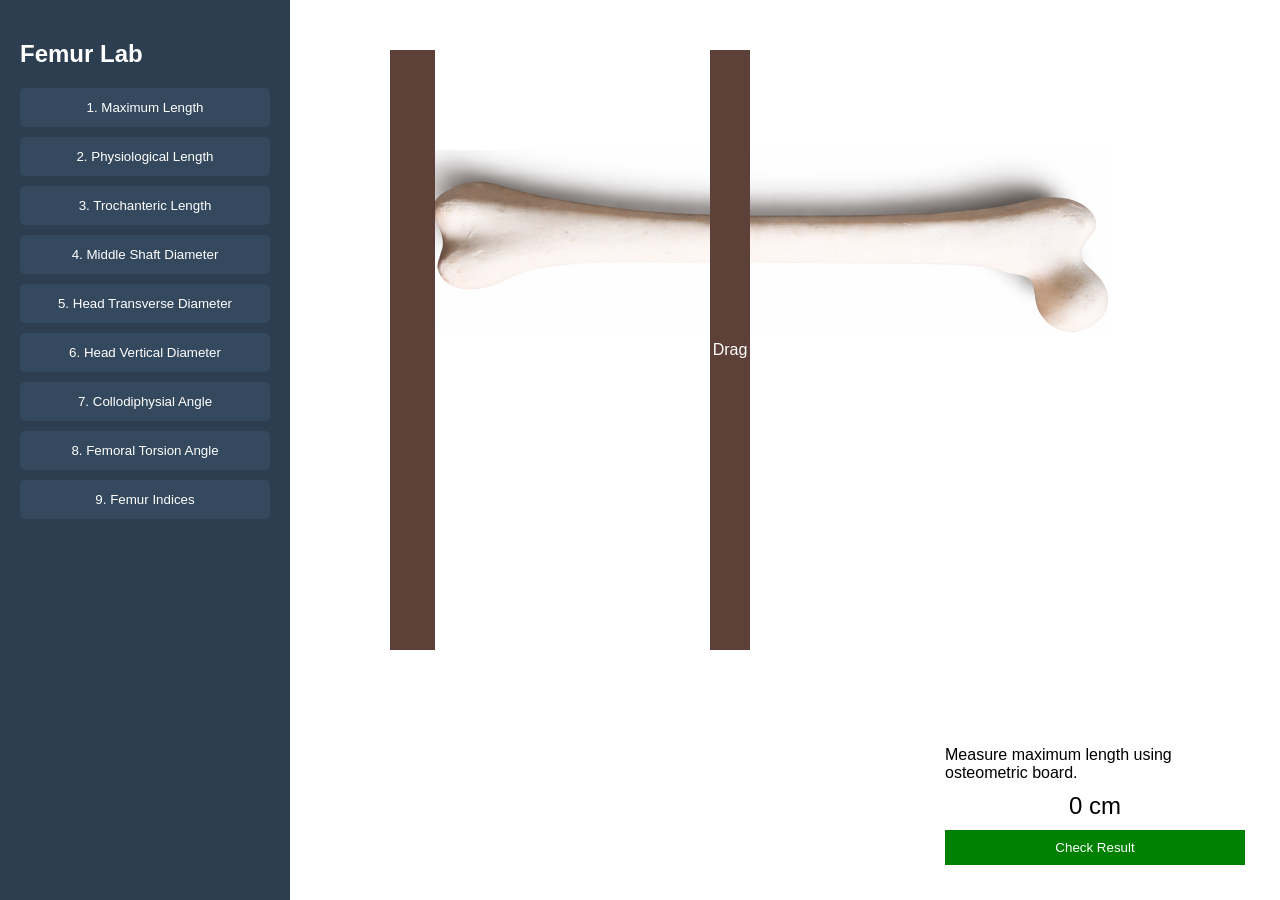
==== commit bc194dd9: "Merge dev into testing and update Femur experiment" ====
--- a/experiment/simulation/index.html
+++ b/experiment/simulation/index.html
@@ -4,6 +4,8 @@
     <meta charset="UTF-8">
     <title>Osteometry of Femur Simulation</title>
     <meta name="viewport" content="width=device-width, initial-scale=1.0">
+    
+    <!-- CSS -->
     <link rel="stylesheet" href="css/femur.css">
 </head>
 <body>
@@ -59,327 +61,52 @@
     <!-- Osteometric Board -->
     <div id="tool-board">
         <div id="fixed-wall" class="board-wall"></div>
-        <div id="board-surface"></div>
         <div id="movable-wall" class="board-wall">Drag</div>
-        
-        <div id="scale">
-    <!-- ticks will be generated by JS -->
-        </div>
     </div>
 
-    <!-- REALISTIC SLIDING CALIPER -->
+    <!-- Sliding Calipers -->
     <div id="tool-caliper">
-
-        <!-- Main scale -->
-        <div id="caliper-body">
-
-            <!-- fixed jaw -->
-            <div class="jaw fixed-jaw">
-                <div class="jaw-top"></div>
-                <div class="jaw-bottom"></div>
-            </div>
-
-            <!-- ruler -->
-            <div id="caliper-ruler">
-
-                <div class="caliper-scale"></div>
-
-            </div>
-            <!-- movable slider -->
-            <div class="slider" id="caliper-slider">
-
-                <div class="jaw movable-jaw">
-                    <div class="jaw-top"></div>
-                    <div class="jaw-bottom"></div>
-                </div>
-
-                <div class="slider-body"></div>
-
-            </div>
-
-        </div>
-
+        <div class="caliper-jaw" id="caliper-jaw-1"></div>
+        <div class="caliper-jaw" id="caliper-jaw-2"></div>
+        <div id="caliper-bar"></div>
     </div>
 
-    <!-- REALISTIC GONIOMETER -->
+    <!-- Goniometer -->
     <div id="tool-goniometer">
-
         <div id="goniometer">
-
-            <!-- Protractor -->
-            <div id="gonio-protractor">
-
-                <!-- scale markings generated by JS -->
-                <div id="gonio-scale"></div>
-
-            </div>
-
-            <!-- center pivot -->
+            <div class="gonio-arc"></div>
             <div class="gonio-center" id="gonio-center"></div>
-
-            <!-- fixed arm -->
-            <div class="gonio-arm fixed-arm" id="gonio-arm-1"></div>
-
-            <!-- movable arm -->
-            <div class="gonio-arm movable-arm" id="gonio-arm-2"></div>
-
+            <div class="gonio-arm" id="gonio-arm-1"></div>
+            <div class="gonio-arm" id="gonio-arm-2"></div>
         </div>
-
     </div>
 
 </div>
 
-<!-- ================= FEMUR INDICES ================= -->
-<div id="tool-indices">
+<!-- ================= INDICES SECTION ================= -->
+<div id="tool-indices" style="display:none; padding:20px;">
 
-    <h2>Femur Indices Calculator</h2>
+    <h3>Enter Measured Values to Calculate Femur Indices</h3>
 
-    <!-- ===================================== -->
-    <!-- Shaft Slenderness Index -->
-    <!-- ===================================== -->
+    <label>Shaft Slenderness Index (Maximum Length)</label>
+    <input type="number" id="ans_slender_max" step="0.01"><br><br>
 
-    <div class="index-block">
+    <label>Shaft Slenderness Index (Physiological Length)</label>
+    <input type="number" id="ans_slender_phys" step="0.01"><br><br>
 
-        <h3>Shaft Slenderness Index</h3>
-        <div class="formula-title">
-            Formula:
-            <span class="formula-text">
-                Middle Shaft Diameter × 100 / Maximum Length
-            </span>
-        </div>
+    <label>Physiological to Maximum Length Index</label>
+    <input type="number" id="ans_phys_max" step="0.01"><br><br>
 
-        <div class="formula">
+    <label>Trochanteric Proportion Index (Max Length)</label>
+    <input type="number" id="ans_troch_max" step="0.01"><br><br>
 
-            <div class="fraction">
+    <label>Trochanteric Proportion Index (Physiological Length)</label>
+    <input type="number" id="ans_troch_phys" step="0.01"><br><br>
 
-                <span class="top">
-                    <input type="number"
-                           id="slender_num1"
-                           placeholder="____"
-                           step="0.01">
+   <button onclick="checkFemurIndices()">Check Result</button>
 
-                    × 100
-                </span>
 
-                <span class="bottom">
-                    <input type="number"
-                           id="slender_den1"
-                           placeholder="____"
-                           step="0.01">
-                </span>
-
-            </div>
-
-            =
-
-            <input type="text"
-                   id="ans_slender_max"
-                   readonly>
-
-        </div>
-
-    </div>
-
-    <!-- ===================================== -->
-    <!-- Shaft Slenderness Index Physiological -->
-    <!-- ===================================== -->
-
-    <div class="index-block">
-
-        <h3>Shaft Slenderness Index (Physiological Length)</h3>
-
-        <div class="formula-title">
-            Formula:
-            <span class="formula-text">
-                Middle Shaft Diameter × 100 / Physiological Length
-            </span>
-        </div>
-        <div class="formula">
-
-            <div class="fraction">
-
-                <span class="top">
-
-                    <input type="number"
-                           id="slender_num2"
-                           placeholder="____"
-                           step="0.01">
-
-                    × 100
-
-                </span>
-
-                <span class="bottom">
-
-                    <input type="number"
-                           id="slender_den2"
-                           placeholder="____"
-                           step="0.01">
-
-                </span>
-
-            </div>
-
-            =
-
-            <input type="text"
-                   id="ans_slender_phys"
-                   readonly>
-
-        </div>
-
-    </div>
-
-    <!-- ===================================== -->
-    <!-- Physiological to Maximum -->
-    <!-- ===================================== -->
-
-    <div class="index-block">
-
-        <h3>Physiological to Maximum Length Index</h3>
-        <div class="formula-title">
-            Formula:
-            <span class="formula-text">
-                Physiological Length × 100 / Maximum Length
-            </span>
-        </div>
-
-        <div class="formula">
-
-            <div class="fraction">
-
-                <span class="top">
-
-                    <input type="number"
-                           id="phys_num"
-                           placeholder="____"
-                           step="0.01">
-
-                    × 100
-
-                </span>
-
-                <span class="bottom">
-
-                    <input type="number"
-                           id="phys_den"
-                           placeholder="____"
-                           step="0.01">
-
-                </span>
-
-            </div>
-
-            =
-
-            <input type="text"
-                   id="ans_phys_max"
-                   readonly>
-
-        </div>
-
-    </div>
-
-    <!-- ===================================== -->
-    <!-- Trochanteric Proportion Max -->
-    <!-- ===================================== -->
-
-    <div class="index-block">
-
-        <h3>Trochanteric Proportion Index (Max Length)</h3>
-        <div class="formula-title">
-            Formula:
-            <span class="formula-text">
-                Trochanteric Length × 100 / Maximum Length
-            </span>
-        </div>
-        <div class="formula">
-
-            <div class="fraction">
-
-                <span class="top">
-
-                    <input type="number"
-                           id="troch_num1"
-                           placeholder="____"
-                           step="0.01">
-
-                    × 100
-
-                </span>
-
-                <span class="bottom">
-
-                    <input type="number"
-                           id="troch_den1"
-                           placeholder="____"
-                           step="0.01">
-
-                </span>
-
-            </div>
-
-            =
-
-            <input type="text"
-                   id="ans_troch_max"
-                   readonly>
-
-        </div>
-
-    </div>
-
-    <!-- ===================================== -->
-    <!-- Trochanteric Proportion Physiological -->
-    <!-- ===================================== -->
-
-    <div class="index-block">
-
-        <h3>Trochanteric Proportion Index (Physiological Length)</h3>
-        <div class="formula-title">
-            Formula:
-            <span class="formula-text">
-                Trochanteric Length × 100 / Physiological Length
-            </span>
-        </div>
-
-        <div class="formula">
-
-            <div class="fraction">
-
-                <span class="top">
-
-                    <input type="number"
-                           id="troch_num2"
-                           placeholder="____"
-                           step="0.01">
-
-                    × 100
-
-                </span>
-
-                <span class="bottom">
-
-                    <input type="number"
-                           id="troch_den2"
-                           placeholder="____"
-                           step="0.01">
-
-                </span>
-
-            </div>
-
-            =
-
-            <input type="text"
-                   id="ans_troch_phys"
-                   readonly>
-
-        </div>
-
-    </div>
-    </div> 
-   <div id="femurIndexFeedback" style="margin-top:20px;"></div>
+    <div id="indexFeedback" style="margin-top:20px;"></div>
 </div>
 
 <!-- ================= CONTROLS ================= -->
@@ -391,78 +118,15 @@
         <span id="unit">cm</span>
     </div>
 
+    <button class="btn-check" onclick="checkMeasurement()">
+        Check Result
+    </button>
+
     <div id="feedback"></div>
 </div>
-<!-- ================= HELP / INFO BUTTON ================= -->
-<button id="info-btn" onclick="document.getElementById('tool-help').classList.add('open')">i</button>
 
-<div id="tool-help">
-    <div id="tool-help-panel">
-        <button id="tool-help-close" onclick="document.getElementById('tool-help').classList.remove('open')">&times;</button>
+<!-- ================= JAVASCRIPT ================= -->
+<script src="js/femur.js"></script>
 
-        <h2>How to Use This Lab</h2>
-
-        <div class="help-section">
-            <h3>General Rules</h3>
-            <ul>
-                <li>Select a measurement from the sidebar first — the correct tool loads automatically, and the instruction line above the display box tells you exactly what to measure for that mode.</li>
-                <li>Each measurement page just shows a live reading as you move the tool — there's no correctness check here. Read the value and <strong>note it down</strong>; you'll need it later.</li>
-                <li>The bone is <strong>locked in place</strong> during most measurements so it can't shift mid-reading. Double-click it to unlock/re-lock if a mode allows repositioning.</li>
-                <li>Take measurements in the order the sidebar lists them — the final Indices step needs the values you recorded from every earlier step.</li>
-                <li>Green/red feedback only appears on the <strong>Indices</strong> page, once you enter your recorded values into the formula boxes there.</li>
-            </ul>
-        </div>
-
-        <div class="help-section">
-            <h3>Osteometric Board <span class="tag">Length measurements</span></h3>
-            <ol>
-                <li>Lay the bone flat against the board with the end you're measuring from touching the <strong>fixed wall</strong>.</li>
-                <li>Drag the <strong>movable wall</strong> until it just touches the far end point of the bone for that measurement (no gap, no overlap).</li>
-                <li>Read the value from the scale or display box and note it down.</li>
-            </ol>
-        </div>
-
-        <div class="help-section">
-            <h3>Sliding Caliper <span class="tag">Width / diameter measurements</span></h3>
-            <ol>
-                <li>Drag the caliper body so the <strong>fixed jaw</strong> touches one side of the point you're measuring.</li>
-                <li>Drag the <strong>movable slider</strong> until the moving jaw just touches the opposite side, along the axis named in the instruction line (e.g. transverse or vertical).</li>
-                <li>Read the value and note it down.</li>
-            </ol>
-            <div class="note">The jaws should just contact the bone surface — don't compress it, and don't leave a gap.</div>
-        </div>
-
-        <div class="help-section">
-            <h3>Tape <span class="tag">Curved / circumference measurements</span></h3>
-            <ol>
-                <li>The tape stays fixed in place — <strong>drag the bone</strong> so the point you're measuring lines up with the tape, not the other way round.</li>
-                <li>Position the bone so the tape sits exactly along the curve or distance named in the instruction line.</li>
-                <li>Read the value and note it down.</li>
-            </ol>
-        </div>
-
-        <div class="help-section">
-            <h3>Goniometer <span class="tag">Angle measurements</span></h3>
-            <ol>
-                <li>Drag the goniometer so its center pivot lines up with the joint or point named in the instruction line.</li>
-                <li>Align the <strong>fixed arm</strong> along the first reference axis (usually the shaft).</li>
-                <li>Drag the <strong>movable arm</strong> along the second reference axis until it matches the angle you're measuring.</li>
-                <li>Read the angle in degrees and note it down.</li>
-            </ol>
-        </div>
-
-        <div class="help-section">
-            <h3>Indices / Calculations <span class="tag">Only page with feedback</span></h3>
-            <ol>
-                <li>Open the Indices page once you've recorded all the raw measurements it needs.</li>
-                <li>Enter your recorded values into each formula box — the result calculates as you type.</li>
-                <li>Each answer box turns <strong style="color:green;">green</strong> automatically if correct, <strong style="color:red;">red</strong> if not. Adjust your input values until every box is green.</li>
-            </ol>
-        </div>
-
-    </div>
-</div>
-<script src="js/femur.js"></script>
 </body>
 </html>
-
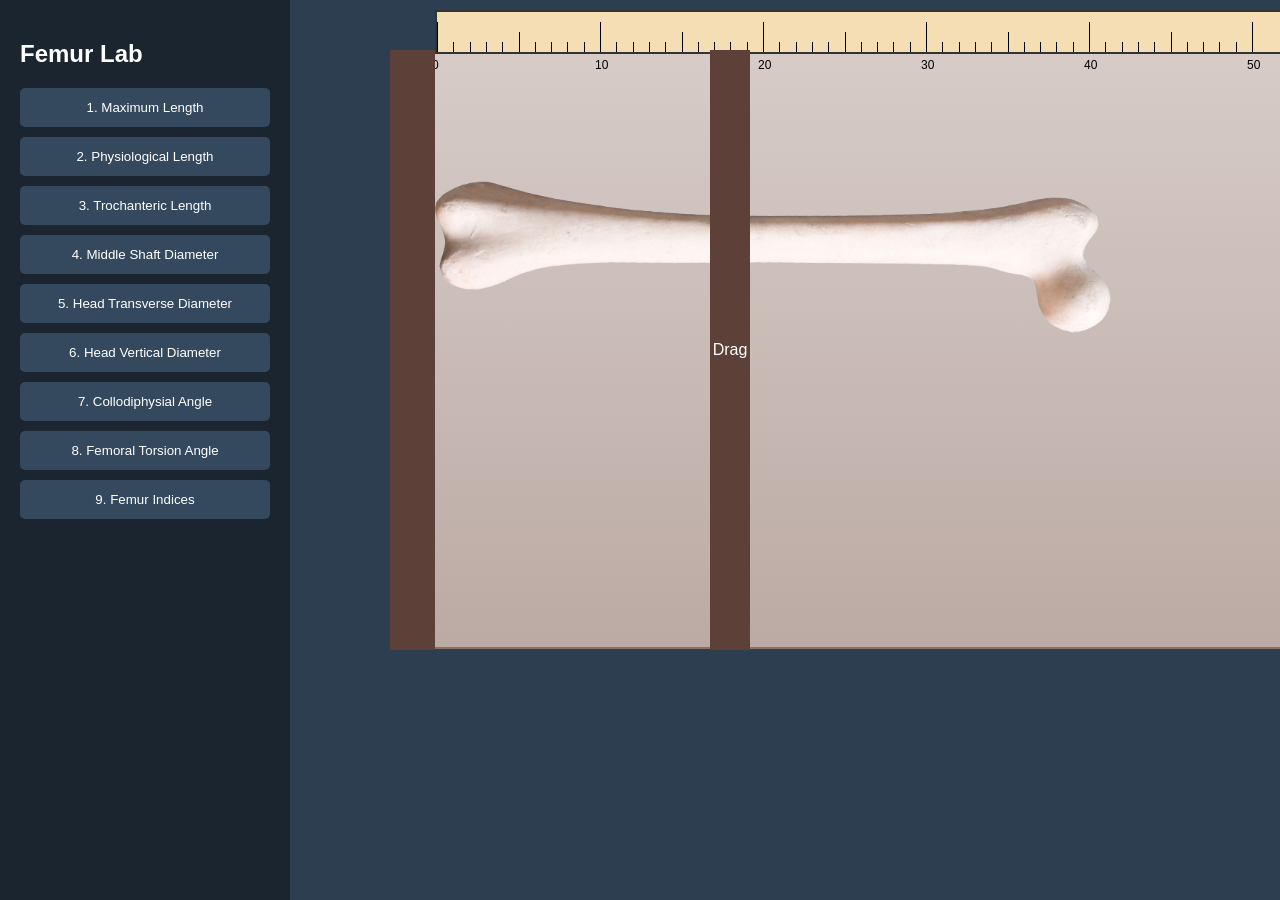
==== commit fe26e05f: "Restore updated Femur simulation from e06aa7f" ====
--- a/experiment/simulation/index.html
+++ b/experiment/simulation/index.html
@@ -4,8 +4,6 @@
     <meta charset="UTF-8">
     <title>Osteometry of Femur Simulation</title>
     <meta name="viewport" content="width=device-width, initial-scale=1.0">
-    
-    <!-- CSS -->
     <link rel="stylesheet" href="css/femur.css">
 </head>
 <body>
@@ -61,52 +59,327 @@
     <!-- Osteometric Board -->
     <div id="tool-board">
         <div id="fixed-wall" class="board-wall"></div>
+        <div id="board-surface"></div>
         <div id="movable-wall" class="board-wall">Drag</div>
-    </div>
-
-    <!-- Sliding Calipers -->
+        
+        <div id="scale">
+    <!-- ticks will be generated by JS -->
+        </div>
+    </div>
+
+    <!-- REALISTIC SLIDING CALIPER -->
     <div id="tool-caliper">
-        <div class="caliper-jaw" id="caliper-jaw-1"></div>
-        <div class="caliper-jaw" id="caliper-jaw-2"></div>
-        <div id="caliper-bar"></div>
-    </div>
-
-    <!-- Goniometer -->
+
+        <!-- Main scale -->
+        <div id="caliper-body">
+
+            <!-- fixed jaw -->
+            <div class="jaw fixed-jaw">
+                <div class="jaw-top"></div>
+                <div class="jaw-bottom"></div>
+            </div>
+
+            <!-- ruler -->
+            <div id="caliper-ruler">
+
+                <div class="caliper-scale"></div>
+
+            </div>
+            <!-- movable slider -->
+            <div class="slider" id="caliper-slider">
+
+                <div class="jaw movable-jaw">
+                    <div class="jaw-top"></div>
+                    <div class="jaw-bottom"></div>
+                </div>
+
+                <div class="slider-body"></div>
+
+            </div>
+
+        </div>
+
+    </div>
+
+    <!-- REALISTIC GONIOMETER -->
     <div id="tool-goniometer">
+
         <div id="goniometer">
-            <div class="gonio-arc"></div>
+
+            <!-- Protractor -->
+            <div id="gonio-protractor">
+
+                <!-- scale markings generated by JS -->
+                <div id="gonio-scale"></div>
+
+            </div>
+
+            <!-- center pivot -->
             <div class="gonio-center" id="gonio-center"></div>
-            <div class="gonio-arm" id="gonio-arm-1"></div>
-            <div class="gonio-arm" id="gonio-arm-2"></div>
-        </div>
+
+            <!-- fixed arm -->
+            <div class="gonio-arm fixed-arm" id="gonio-arm-1"></div>
+
+            <!-- movable arm -->
+            <div class="gonio-arm movable-arm" id="gonio-arm-2"></div>
+
+        </div>
+
     </div>
 
 </div>
 
-<!-- ================= INDICES SECTION ================= -->
-<div id="tool-indices" style="display:none; padding:20px;">
-
-    <h3>Enter Measured Values to Calculate Femur Indices</h3>
-
-    <label>Shaft Slenderness Index (Maximum Length)</label>
-    <input type="number" id="ans_slender_max" step="0.01"><br><br>
-
-    <label>Shaft Slenderness Index (Physiological Length)</label>
-    <input type="number" id="ans_slender_phys" step="0.01"><br><br>
-
-    <label>Physiological to Maximum Length Index</label>
-    <input type="number" id="ans_phys_max" step="0.01"><br><br>
-
-    <label>Trochanteric Proportion Index (Max Length)</label>
-    <input type="number" id="ans_troch_max" step="0.01"><br><br>
-
-    <label>Trochanteric Proportion Index (Physiological Length)</label>
-    <input type="number" id="ans_troch_phys" step="0.01"><br><br>
-
-   <button onclick="checkFemurIndices()">Check Result</button>
-
-
-    <div id="indexFeedback" style="margin-top:20px;"></div>
+<!-- ================= FEMUR INDICES ================= -->
+<div id="tool-indices">
+
+    <h2>Femur Indices Calculator</h2>
+
+    <!-- ===================================== -->
+    <!-- Shaft Slenderness Index -->
+    <!-- ===================================== -->
+
+    <div class="index-block">
+
+        <h3>Shaft Slenderness Index</h3>
+        <div class="formula-title">
+            Formula:
+            <span class="formula-text">
+                Middle Shaft Diameter × 100 / Maximum Length
+            </span>
+        </div>
+
+        <div class="formula">
+
+            <div class="fraction">
+
+                <span class="top">
+                    <input type="number"
+                           id="slender_num1"
+                           placeholder="____"
+                           step="0.01">
+
+                    × 100
+                </span>
+
+                <span class="bottom">
+                    <input type="number"
+                           id="slender_den1"
+                           placeholder="____"
+                           step="0.01">
+                </span>
+
+            </div>
+
+            =
+
+            <input type="text"
+                   id="ans_slender_max"
+                   readonly>
+
+        </div>
+
+    </div>
+
+    <!-- ===================================== -->
+    <!-- Shaft Slenderness Index Physiological -->
+    <!-- ===================================== -->
+
+    <div class="index-block">
+
+        <h3>Shaft Slenderness Index (Physiological Length)</h3>
+
+        <div class="formula-title">
+            Formula:
+            <span class="formula-text">
+                Middle Shaft Diameter × 100 / Physiological Length
+            </span>
+        </div>
+        <div class="formula">
+
+            <div class="fraction">
+
+                <span class="top">
+
+                    <input type="number"
+                           id="slender_num2"
+                           placeholder="____"
+                           step="0.01">
+
+                    × 100
+
+                </span>
+
+                <span class="bottom">
+
+                    <input type="number"
+                           id="slender_den2"
+                           placeholder="____"
+                           step="0.01">
+
+                </span>
+
+            </div>
+
+            =
+
+            <input type="text"
+                   id="ans_slender_phys"
+                   readonly>
+
+        </div>
+
+    </div>
+
+    <!-- ===================================== -->
+    <!-- Physiological to Maximum -->
+    <!-- ===================================== -->
+
+    <div class="index-block">
+
+        <h3>Physiological to Maximum Length Index</h3>
+        <div class="formula-title">
+            Formula:
+            <span class="formula-text">
+                Physiological Length × 100 / Maximum Length
+            </span>
+        </div>
+
+        <div class="formula">
+
+            <div class="fraction">
+
+                <span class="top">
+
+                    <input type="number"
+                           id="phys_num"
+                           placeholder="____"
+                           step="0.01">
+
+                    × 100
+
+                </span>
+
+                <span class="bottom">
+
+                    <input type="number"
+                           id="phys_den"
+                           placeholder="____"
+                           step="0.01">
+
+                </span>
+
+            </div>
+
+            =
+
+            <input type="text"
+                   id="ans_phys_max"
+                   readonly>
+
+        </div>
+
+    </div>
+
+    <!-- ===================================== -->
+    <!-- Trochanteric Proportion Max -->
+    <!-- ===================================== -->
+
+    <div class="index-block">
+
+        <h3>Trochanteric Proportion Index (Max Length)</h3>
+        <div class="formula-title">
+            Formula:
+            <span class="formula-text">
+                Trochanteric Length × 100 / Maximum Length
+            </span>
+        </div>
+        <div class="formula">
+
+            <div class="fraction">
+
+                <span class="top">
+
+                    <input type="number"
+                           id="troch_num1"
+                           placeholder="____"
+                           step="0.01">
+
+                    × 100
+
+                </span>
+
+                <span class="bottom">
+
+                    <input type="number"
+                           id="troch_den1"
+                           placeholder="____"
+                           step="0.01">
+
+                </span>
+
+            </div>
+
+            =
+
+            <input type="text"
+                   id="ans_troch_max"
+                   readonly>
+
+        </div>
+
+    </div>
+
+    <!-- ===================================== -->
+    <!-- Trochanteric Proportion Physiological -->
+    <!-- ===================================== -->
+
+    <div class="index-block">
+
+        <h3>Trochanteric Proportion Index (Physiological Length)</h3>
+        <div class="formula-title">
+            Formula:
+            <span class="formula-text">
+                Trochanteric Length × 100 / Physiological Length
+            </span>
+        </div>
+
+        <div class="formula">
+
+            <div class="fraction">
+
+                <span class="top">
+
+                    <input type="number"
+                           id="troch_num2"
+                           placeholder="____"
+                           step="0.01">
+
+                    × 100
+
+                </span>
+
+                <span class="bottom">
+
+                    <input type="number"
+                           id="troch_den2"
+                           placeholder="____"
+                           step="0.01">
+
+                </span>
+
+            </div>
+
+            =
+
+            <input type="text"
+                   id="ans_troch_phys"
+                   readonly>
+
+        </div>
+
+    </div>
+    </div> 
+   <div id="femurIndexFeedback" style="margin-top:20px;"></div>
 </div>
 
 <!-- ================= CONTROLS ================= -->
@@ -118,10 +391,6 @@
         <span id="unit">cm</span>
     </div>
 
-    <button class="btn-check" onclick="checkMeasurement()">
-        Check Result
-    </button>
-
     <div id="feedback"></div>
 </div>
 
--- a/experiment/simulation/css/femur.css
+++ b/experiment/simulation/css/femur.css
@@ -3,13 +3,13 @@
     font-family: Arial, sans-serif;
     display: flex;
     height: 100vh;
-    background: #ffffff;
+    background: #cac2c2;
 }
 
 /* Sidebar */
 #sidebar {
     width: 250px;
-    background: #2c3e50;
+    background: #1a252f;
     color: white;
     padding: 20px;
 }
@@ -34,21 +34,22 @@
 #workspace {
     flex: 1;
     position: relative;
-    background: #ffffff;
+    background: #2c3e50;
 }
 
 #bone {
     position: absolute;
+    width: 700px;   /* IMPORTANT FIX */
     height: auto;
-    max-width:700px;
+
     left: 100px;
     top: 250px;
-    pointer-events: none;
-
-    transition:
-        transform 0.6s ease,
-        left 0.6s ease,
-        top 0.6s ease;
+
+    pointer-events: auto;
+    cursor: default;   /* locked by default */
+    user-select: none;
+    z-index: 1;
+    transition: none;
 }
 
 
@@ -58,11 +59,15 @@
     top: 50px;
     height: 600px;
     background: #5d4037;
+    z-index: 3;
+
 }
 
 #fixed-wall {
     width: 45px;
     left: 100px;
+    z-index: 3;
+
 }
 
 #movable-wall {
@@ -82,26 +87,172 @@
     display: none;
 }
 
-.caliper-jaw {
-    position: absolute;
-    width: 10px;
-    height: 150px;
-    background: red;
-    top: 200px; 
-    transition: none;
+/* =========================
+   REALISTIC CALIPER
+========================= */
+
+#tool-caliper {
+    position: absolute;
+    width: 900px;
+    height: 220px;
+    left: 120px;
+    top: 180px;
+    
+}
+
+/* Main body */
+#caliper-body {
+    position: relative;
+    width: 700px;
+    height: 120px;
+}
+
+/* Metal ruler */
+#caliper-ruler {
+    position: absolute;
+    top: 58px;
+    left: 60px;
+    width: 560px;
+    height: 8px;
+    background: linear-gradient(
+        to bottom,
+        #dcdcdc,
+        #9e9e9e
+    );
+    border: 1px solid #555;
+}
+
+/* Fixed jaw */
+.fixed-jaw {
+    position: absolute;
+    left: 40px;
+    top: 10px;
+}
+
+/* Movable slider */
+.slider {
+    position: absolute;
+    left: 350px;
+    top: 0;
+    width: 80px;
+    height: 120px;
     cursor: ew-resize;
 }
 
-#caliper-jaw-1 { left: 300px; }
-#caliper-jaw-2 { left: 500px; }
-
-#caliper-bar {
-    position: absolute;
-    height: 4px;
+/* Slider body */
+.slider-body {
+    position: absolute;
+    top: 20px;
+    left: 20px;
+    width: 35px;
+    height: 80px;
+    background: linear-gradient(
+        to bottom,
+        #cfcfcf,
+        #8c8c8c
+    );
+
+    border: 2px solid #555;
+    border-radius: 6px;
+}
+
+/* Jaws */
+.jaw {
+    position: absolute;
+    width: 40px;
+    height: 100px;
+}
+
+/* upper jaw */
+.jaw-top {
+    position: absolute;
+    width: 12px;
+    height: 45px;
+    background: #c0c0c0;
+    border: 2px solid #555;
+    left: 0;
+    top: 0;
+}
+
+/* lower jaw */
+.jaw-bottom {
+    position: absolute;
+    width: 12px;
+    height: 55px;
+    background: #c0c0c0;
+    border: 2px solid #555;
+    left: 0;
+    bottom: 0;
+}
+
+/* movable jaw position */
+.movable-jaw {
+    position: absolute;
+    left: 0;
+    top: 10px;
+}
+
+/* ruler markings */
+#caliper-ruler::before {
+    content: "";
+    position: absolute;
+    inset: 0;
+
+    background-image:
+        repeating-linear-gradient(
+            to right,
+
+            /* empty */
+            transparent 0px,
+            transparent 9px,
+
+            /* tick */
+            black 9px,
+            black 10px
+        );
+}
+/* =========================
+   CALIPER SCALE MARKINGS
+========================= */
+
+.caliper-scale {
+    position: absolute;
+    width: 100%;
+    height: 100%;
+}
+
+/* ticks */
+.cal-tick {
+    position: absolute;
+    bottom: 0;
+    width: 1px;
     background: black;
-    top: 270px;
-}
-
+}
+
+/* small tick */
+.cal-tick.small {
+    height: 10px;
+}
+
+/* medium tick */
+.cal-tick.medium {
+    height: 16px;
+}
+
+/* large tick */
+.cal-tick.large {
+    height: 24px;
+    width: 2px;
+}
+
+/* labels */
+.cal-label {
+    position: absolute;
+    top: -18px;
+    font-size: 11px;
+    color: black;
+    font-weight: bold;
+}
 /* Tape */
 #tape-ring {
     position: absolute;
@@ -121,45 +272,159 @@
     padding: 2px 6px;
 }
 
-/* Goniometer */
+/* =========================
+   REALISTIC GONIOMETER
+========================= */
+
+#tool-goniometer {
+    position: absolute;
+    width: 500px;
+    height: 500px;
+    display: none;
+    z-index: 30;
+}
+
 #goniometer {
     position: absolute;
-    width: 200px;
-    height: 200px;
-}
-
+
+    width: 180px;
+    height: 180px;
+
+    left: 320px;
+    top: 180px;
+
+    cursor: move;
+}
+
+/* semicircle body */
+#gonio-protractor {
+
+    position: absolute;
+
+    width: 180px;
+    height: 180px;
+
+    border-radius: 50%;
+
+    border: 3px solid rgba(80,80,80,0.8);
+
+    background:
+        radial-gradient(
+            circle,
+            rgba(255,255,255,0.18),
+            rgba(255,255,255,0.05)
+        );
+
+    backdrop-filter: blur(1px);
+
+    box-shadow:
+        inset 0 0 15px rgba(255,255,255,0.25),
+        0 4px 10px rgba(0,0,0,0.25);
+
+    overflow: hidden;
+}
+/* scale container */
+#gonio-scale {
+    position: absolute;
+    width: 100%;
+    height: 100%;
+}
+
+/* center pivot */
 .gonio-center {
-    position: absolute;
-    width: 20px;
-    height: 20px;
-    background: black;
+
+    position: absolute;
+
+    width: 18px;
+    height: 18px;
+
+    background: #111;
+
     border-radius: 50%;
-    top: 90px;
+
+    left: 80px;
+    top: 80px;
+
+    z-index: 50;
+}
+
+/* arms */
+.gonio-arm {
+
+    position: absolute;
+
+    width: 140px;
+    height: 6px;
+
     left: 90px;
-    cursor: move;
-}
-
-.gonio-arm {
-    position: absolute;
-    width: 150px;
-    height: 4px;
-    background: purple;
-    top: 98px;
-    left: 100px;
+    top: 87px;
+
+    border-radius: 4px;
+
+    background:
+        linear-gradient(
+            to bottom,
+            #d9d9d9,
+            #8c8c8c
+        );
+
+    border: 1px solid #555;
+
     transform-origin: left center;
-    cursor: pointer;
-}
-
-.gonio-arc {
-    position: absolute;
-    width: 100px;
-    height: 100px;
-    border: 2px solid rgba(0,0,0,0.3);
-    border-radius: 50%;
-    top: 50px;
-    left: 50px;
-}
-
+
+    z-index: 40;
+}
+
+/* fixed arm */
+.fixed-arm {
+    transform: rotate(0deg);
+}
+
+/* movable arm */
+.movable-arm {
+    transform: rotate(45deg);
+    cursor: grab;
+}
+
+/* prevent selection */
+#gonio-scale div {
+    user-select: none;
+}
+/* =========================
+   GONIOMETER SCALE TICKS
+========================= */
+
+.gonio-tick {
+
+    position: absolute;
+
+    width: 2px;
+
+    background: rgba(0,0,0,0.75);
+
+    transform-origin: center bottom;
+
+    z-index: 5;
+}
+
+/* degree labels */
+
+.gonio-label {
+
+    position: absolute;
+
+    font-size: 10px;
+
+    color: #111;
+
+    font-weight: bold;
+
+    transform: translate(-50%, -50%);
+
+    z-index: 6;
+
+    pointer-events: none;
+}
 /* Controls */
 #controls {
     position: absolute;
@@ -198,4 +463,238 @@
     box-shadow: 0 0 20px rgba(0,0,0,0.2);
     width: 400px;
 }
-
+#scale {
+    position: absolute;
+    top: 10px;
+    left: 145px; /* starts just after fixed wall */
+    width: 900px; /* 50 cm × 20px per cm */
+    height: 40px;
+    background: #f5deb3;
+    border: 2px solid #333;
+}
+
+/* tick marks */
+.tick {
+    position: absolute;
+    bottom: 0;
+    width: 1px;
+    background: black;
+}
+
+/* small ticks (every 1 cm) */
+.tick.small {
+    height: 10px;
+}
+
+/* big ticks (every 5 cm) */
+.tick.medium {
+    height: 20px;
+}
+
+/* label ticks (every 10 cm) */
+.tick.large {
+    height: 30px;
+}
+
+.tick-label {
+    position: absolute;
+    bottom: -20px;
+    font-size: 12px;
+}
+#board-surface {
+    position: absolute;
+    top: 45px;
+    left: 145px;              /* just after fixed wall */
+    height: 600px;
+    width: 900px;
+
+    background: linear-gradient(
+        to bottom,
+        #d7ccc8,
+        #bcaaa4
+    );
+
+    border-top: 2px solid #8d6e63;
+    border-bottom: 2px solid #8d6e63;
+
+    z-index: 0;
+}
+/* =========================
+   LAYER FIXES
+========================= */
+
+
+#bone {
+    z-index: 1;
+}
+
+#tool-caliper {
+    z-index: 20;
+}
+
+#caliper-body,
+#caliper-slider,
+#caliper-ruler,
+.slider-body,
+.jaw {
+    z-index: 25;
+}
+
+#tool-goniometer {
+    z-index: 20;
+}
+
+#controls {
+    z-index: 50;
+}
+
+#tool-indices {
+    z-index: 100;
+}
+/* =========================
+   FEMUR INDICES STYLING
+========================= */
+
+#tool-indices {
+
+    display: none;
+
+    position: absolute;
+
+    top: 50%;
+    left: 50%;
+
+    transform: translate(-50%, -50%);
+
+    width: 700px;
+    max-height: 85vh;
+
+    overflow-y: auto;
+
+    background: #ffffff;
+
+    padding: 25px;
+
+    border-radius: 12px;
+
+    box-shadow: 0 0 25px rgba(0,0,0,0.25);
+
+    z-index: 100;
+}
+
+#tool-indices h2 {
+
+    margin-top: 0;
+
+    text-align: center;
+
+    color: #2c3e50;
+}
+
+.index-block {
+
+    margin-bottom: 25px;
+
+    padding: 15px;
+
+    border-radius: 10px;
+
+    background: #f7f7f7;
+
+    border: 1px solid #ddd;
+}
+
+.index-block h3 {
+
+    margin-top: 0;
+
+    font-size: 18px;
+
+    color: #34495e;
+}
+.formula-title {
+
+    margin-bottom: 12px;
+
+    padding: 10px 14px;
+
+    background: #eef3f7;
+
+    border-left: 5px solid #16a085;
+
+    border-radius: 6px;
+
+    font-size: 15px;
+
+    font-weight: bold;
+
+    color: #2c3e50;
+}
+
+.formula-text {
+
+    font-weight: normal;
+
+    color: #34495e;
+}
+.formula {
+
+    font-size: 24px;
+
+    display: flex;
+
+    align-items: center;
+
+    gap: 15px;
+
+    flex-wrap: wrap;
+}
+
+.fraction {
+
+    display: inline-block;
+
+    text-align: center;
+
+    vertical-align: middle;
+}
+
+.fraction .top {
+
+    display: block;
+
+    border-bottom: 2px solid black;
+
+    padding: 8px;
+}
+
+.fraction .bottom {
+
+    display: block;
+
+    padding: 8px;
+}
+
+#tool-indices input {
+
+    width: 100px;
+
+    padding: 8px;
+
+    font-size: 18px;
+
+    text-align: center;
+
+    border: 1px solid #999;
+
+    border-radius: 6px;
+}
+
+#tool-indices input[readonly] {
+
+    background: #ecf0f1;
+
+    font-weight: bold;
+
+    color: #2c3e50;
+}
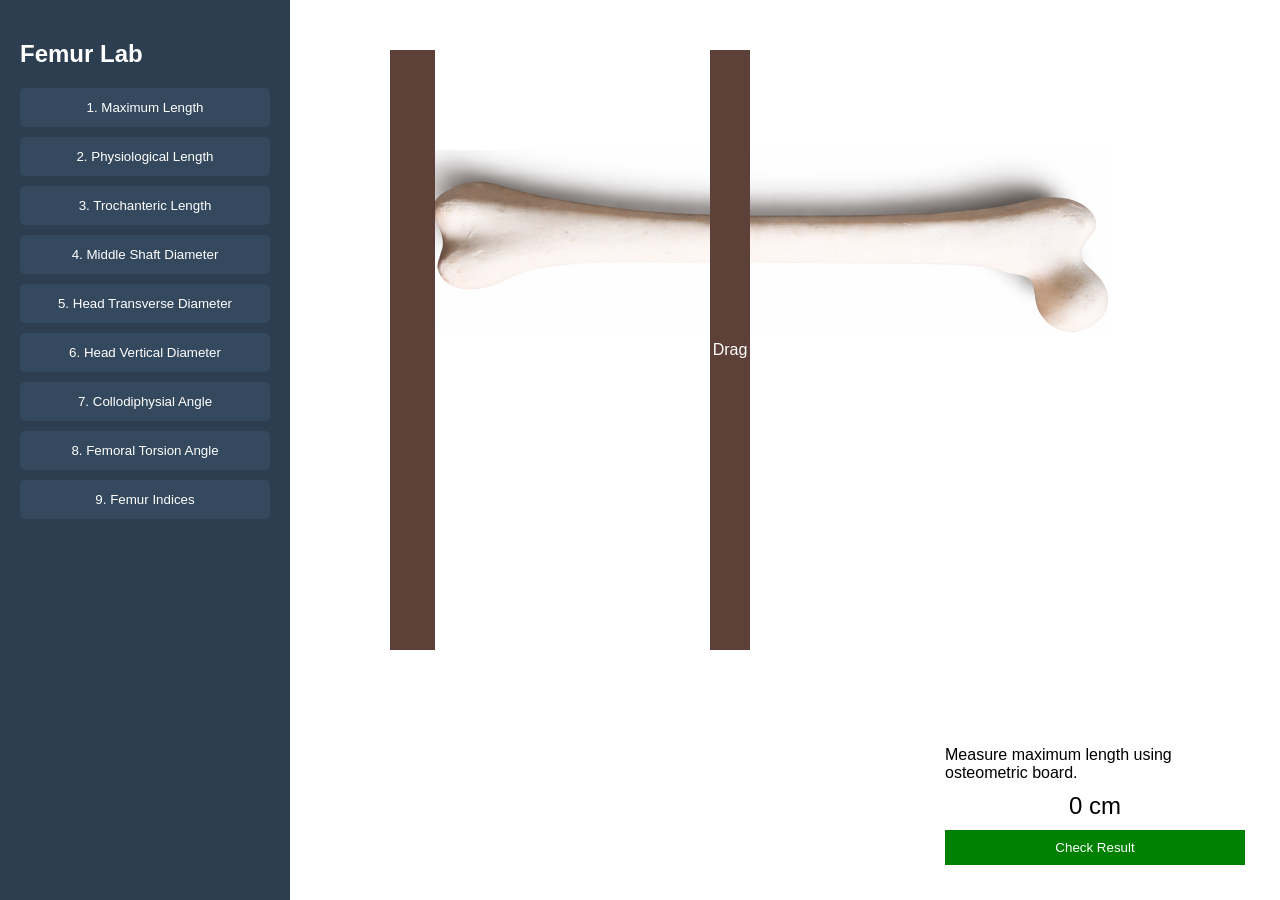
==== commit 0c7af7c0: "Restore Femur Lab simulation from 8ddde84" ====
--- a/experiment/simulation/index.html
+++ b/experiment/simulation/index.html
@@ -4,6 +4,8 @@
     <meta charset="UTF-8">
     <title>Osteometry of Femur Simulation</title>
     <meta name="viewport" content="width=device-width, initial-scale=1.0">
+    
+    <!-- CSS -->
     <link rel="stylesheet" href="css/femur.css">
 </head>
 <body>
@@ -59,327 +61,52 @@
     <!-- Osteometric Board -->
     <div id="tool-board">
         <div id="fixed-wall" class="board-wall"></div>
-        <div id="board-surface"></div>
         <div id="movable-wall" class="board-wall">Drag</div>
-        
-        <div id="scale">
-    <!-- ticks will be generated by JS -->
-        </div>
     </div>
 
-    <!-- REALISTIC SLIDING CALIPER -->
+    <!-- Sliding Calipers -->
     <div id="tool-caliper">
-
-        <!-- Main scale -->
-        <div id="caliper-body">
-
-            <!-- fixed jaw -->
-            <div class="jaw fixed-jaw">
-                <div class="jaw-top"></div>
-                <div class="jaw-bottom"></div>
-            </div>
-
-            <!-- ruler -->
-            <div id="caliper-ruler">
-
-                <div class="caliper-scale"></div>
-
-            </div>
-            <!-- movable slider -->
-            <div class="slider" id="caliper-slider">
-
-                <div class="jaw movable-jaw">
-                    <div class="jaw-top"></div>
-                    <div class="jaw-bottom"></div>
-                </div>
-
-                <div class="slider-body"></div>
-
-            </div>
-
-        </div>
-
+        <div class="caliper-jaw" id="caliper-jaw-1"></div>
+        <div class="caliper-jaw" id="caliper-jaw-2"></div>
+        <div id="caliper-bar"></div>
     </div>
 
-    <!-- REALISTIC GONIOMETER -->
+    <!-- Goniometer -->
     <div id="tool-goniometer">
-
         <div id="goniometer">
-
-            <!-- Protractor -->
-            <div id="gonio-protractor">
-
-                <!-- scale markings generated by JS -->
-                <div id="gonio-scale"></div>
-
-            </div>
-
-            <!-- center pivot -->
+            <div class="gonio-arc"></div>
             <div class="gonio-center" id="gonio-center"></div>
-
-            <!-- fixed arm -->
-            <div class="gonio-arm fixed-arm" id="gonio-arm-1"></div>
-
-            <!-- movable arm -->
-            <div class="gonio-arm movable-arm" id="gonio-arm-2"></div>
-
+            <div class="gonio-arm" id="gonio-arm-1"></div>
+            <div class="gonio-arm" id="gonio-arm-2"></div>
         </div>
-
     </div>
 
 </div>
 
-<!-- ================= FEMUR INDICES ================= -->
-<div id="tool-indices">
+<!-- ================= INDICES SECTION ================= -->
+<div id="tool-indices" style="display:none; padding:20px;">
 
-    <h2>Femur Indices Calculator</h2>
+    <h3>Enter Measured Values to Calculate Femur Indices</h3>
 
-    <!-- ===================================== -->
-    <!-- Shaft Slenderness Index -->
-    <!-- ===================================== -->
+    <label>Shaft Slenderness Index (Maximum Length)</label>
+    <input type="number" id="ans_slender_max" step="0.01"><br><br>
 
-    <div class="index-block">
+    <label>Shaft Slenderness Index (Physiological Length)</label>
+    <input type="number" id="ans_slender_phys" step="0.01"><br><br>
 
-        <h3>Shaft Slenderness Index</h3>
-        <div class="formula-title">
-            Formula:
-            <span class="formula-text">
-                Middle Shaft Diameter × 100 / Maximum Length
-            </span>
-        </div>
+    <label>Physiological to Maximum Length Index</label>
+    <input type="number" id="ans_phys_max" step="0.01"><br><br>
 
-        <div class="formula">
+    <label>Trochanteric Proportion Index (Max Length)</label>
+    <input type="number" id="ans_troch_max" step="0.01"><br><br>
 
-            <div class="fraction">
+    <label>Trochanteric Proportion Index (Physiological Length)</label>
+    <input type="number" id="ans_troch_phys" step="0.01"><br><br>
 
-                <span class="top">
-                    <input type="number"
-                           id="slender_num1"
-                           placeholder="____"
-                           step="0.01">
+   <button onclick="checkFemurIndices()">Check Result</button>
 
-                    × 100
-                </span>
 
-                <span class="bottom">
-                    <input type="number"
-                           id="slender_den1"
-                           placeholder="____"
-                           step="0.01">
-                </span>
-
-            </div>
-
-            =
-
-            <input type="text"
-                   id="ans_slender_max"
-                   readonly>
-
-        </div>
-
-    </div>
-
-    <!-- ===================================== -->
-    <!-- Shaft Slenderness Index Physiological -->
-    <!-- ===================================== -->
-
-    <div class="index-block">
-
-        <h3>Shaft Slenderness Index (Physiological Length)</h3>
-
-        <div class="formula-title">
-            Formula:
-            <span class="formula-text">
-                Middle Shaft Diameter × 100 / Physiological Length
-            </span>
-        </div>
-        <div class="formula">
-
-            <div class="fraction">
-
-                <span class="top">
-
-                    <input type="number"
-                           id="slender_num2"
-                           placeholder="____"
-                           step="0.01">
-
-                    × 100
-
-                </span>
-
-                <span class="bottom">
-
-                    <input type="number"
-                           id="slender_den2"
-                           placeholder="____"
-                           step="0.01">
-
-                </span>
-
-            </div>
-
-            =
-
-            <input type="text"
-                   id="ans_slender_phys"
-                   readonly>
-
-        </div>
-
-    </div>
-
-    <!-- ===================================== -->
-    <!-- Physiological to Maximum -->
-    <!-- ===================================== -->
-
-    <div class="index-block">
-
-        <h3>Physiological to Maximum Length Index</h3>
-        <div class="formula-title">
-            Formula:
-            <span class="formula-text">
-                Physiological Length × 100 / Maximum Length
-            </span>
-        </div>
-
-        <div class="formula">
-
-            <div class="fraction">
-
-                <span class="top">
-
-                    <input type="number"
-                           id="phys_num"
-                           placeholder="____"
-                           step="0.01">
-
-                    × 100
-
-                </span>
-
-                <span class="bottom">
-
-                    <input type="number"
-                           id="phys_den"
-                           placeholder="____"
-                           step="0.01">
-
-                </span>
-
-            </div>
-
-            =
-
-            <input type="text"
-                   id="ans_phys_max"
-                   readonly>
-
-        </div>
-
-    </div>
-
-    <!-- ===================================== -->
-    <!-- Trochanteric Proportion Max -->
-    <!-- ===================================== -->
-
-    <div class="index-block">
-
-        <h3>Trochanteric Proportion Index (Max Length)</h3>
-        <div class="formula-title">
-            Formula:
-            <span class="formula-text">
-                Trochanteric Length × 100 / Maximum Length
-            </span>
-        </div>
-        <div class="formula">
-
-            <div class="fraction">
-
-                <span class="top">
-
-                    <input type="number"
-                           id="troch_num1"
-                           placeholder="____"
-                           step="0.01">
-
-                    × 100
-
-                </span>
-
-                <span class="bottom">
-
-                    <input type="number"
-                           id="troch_den1"
-                           placeholder="____"
-                           step="0.01">
-
-                </span>
-
-            </div>
-
-            =
-
-            <input type="text"
-                   id="ans_troch_max"
-                   readonly>
-
-        </div>
-
-    </div>
-
-    <!-- ===================================== -->
-    <!-- Trochanteric Proportion Physiological -->
-    <!-- ===================================== -->
-
-    <div class="index-block">
-
-        <h3>Trochanteric Proportion Index (Physiological Length)</h3>
-        <div class="formula-title">
-            Formula:
-            <span class="formula-text">
-                Trochanteric Length × 100 / Physiological Length
-            </span>
-        </div>
-
-        <div class="formula">
-
-            <div class="fraction">
-
-                <span class="top">
-
-                    <input type="number"
-                           id="troch_num2"
-                           placeholder="____"
-                           step="0.01">
-
-                    × 100
-
-                </span>
-
-                <span class="bottom">
-
-                    <input type="number"
-                           id="troch_den2"
-                           placeholder="____"
-                           step="0.01">
-
-                </span>
-
-            </div>
-
-            =
-
-            <input type="text"
-                   id="ans_troch_phys"
-                   readonly>
-
-        </div>
-
-    </div>
-    </div> 
-   <div id="femurIndexFeedback" style="margin-top:20px;"></div>
+    <div id="indexFeedback" style="margin-top:20px;"></div>
 </div>
 
 <!-- ================= CONTROLS ================= -->
@@ -391,6 +118,10 @@
         <span id="unit">cm</span>
     </div>
 
+    <button class="btn-check" onclick="checkMeasurement()">
+        Check Result
+    </button>
+
     <div id="feedback"></div>
 </div>
 
--- a/experiment/simulation/css/femur.css
+++ b/experiment/simulation/css/femur.css
@@ -3,13 +3,13 @@
     font-family: Arial, sans-serif;
     display: flex;
     height: 100vh;
-    background: #cac2c2;
+    background: #ffffff;
 }
 
 /* Sidebar */
 #sidebar {
     width: 250px;
-    background: #1a252f;
+    background: #2c3e50;
     color: white;
     padding: 20px;
 }
@@ -34,22 +34,21 @@
 #workspace {
     flex: 1;
     position: relative;
-    background: #2c3e50;
+    background: #ffffff;
 }
 
 #bone {
     position: absolute;
-    width: 700px;   /* IMPORTANT FIX */
     height: auto;
-
+    max-width:700px;
     left: 100px;
     top: 250px;
-
-    pointer-events: auto;
-    cursor: default;   /* locked by default */
-    user-select: none;
-    z-index: 1;
-    transition: none;
+    pointer-events: none;
+
+    transition:
+        transform 0.6s ease,
+        left 0.6s ease,
+        top 0.6s ease;
 }
 
 
@@ -59,15 +58,11 @@
     top: 50px;
     height: 600px;
     background: #5d4037;
-    z-index: 3;
-
 }
 
 #fixed-wall {
     width: 45px;
     left: 100px;
-    z-index: 3;
-
 }
 
 #movable-wall {
@@ -87,172 +82,26 @@
     display: none;
 }
 
-/* =========================
-   REALISTIC CALIPER
-========================= */
-
-#tool-caliper {
-    position: absolute;
-    width: 900px;
-    height: 220px;
-    left: 120px;
-    top: 180px;
-    
-}
-
-/* Main body */
-#caliper-body {
-    position: relative;
-    width: 700px;
-    height: 120px;
-}
-
-/* Metal ruler */
-#caliper-ruler {
-    position: absolute;
-    top: 58px;
-    left: 60px;
-    width: 560px;
-    height: 8px;
-    background: linear-gradient(
-        to bottom,
-        #dcdcdc,
-        #9e9e9e
-    );
-    border: 1px solid #555;
-}
-
-/* Fixed jaw */
-.fixed-jaw {
-    position: absolute;
-    left: 40px;
-    top: 10px;
-}
-
-/* Movable slider */
-.slider {
-    position: absolute;
-    left: 350px;
-    top: 0;
-    width: 80px;
-    height: 120px;
+.caliper-jaw {
+    position: absolute;
+    width: 10px;
+    height: 150px;
+    background: red;
+    top: 200px; 
+    transition: none;
     cursor: ew-resize;
 }
 
-/* Slider body */
-.slider-body {
-    position: absolute;
-    top: 20px;
-    left: 20px;
-    width: 35px;
-    height: 80px;
-    background: linear-gradient(
-        to bottom,
-        #cfcfcf,
-        #8c8c8c
-    );
-
-    border: 2px solid #555;
-    border-radius: 6px;
-}
-
-/* Jaws */
-.jaw {
-    position: absolute;
-    width: 40px;
-    height: 100px;
-}
-
-/* upper jaw */
-.jaw-top {
-    position: absolute;
-    width: 12px;
-    height: 45px;
-    background: #c0c0c0;
-    border: 2px solid #555;
-    left: 0;
-    top: 0;
-}
-
-/* lower jaw */
-.jaw-bottom {
-    position: absolute;
-    width: 12px;
-    height: 55px;
-    background: #c0c0c0;
-    border: 2px solid #555;
-    left: 0;
-    bottom: 0;
-}
-
-/* movable jaw position */
-.movable-jaw {
-    position: absolute;
-    left: 0;
-    top: 10px;
-}
-
-/* ruler markings */
-#caliper-ruler::before {
-    content: "";
-    position: absolute;
-    inset: 0;
-
-    background-image:
-        repeating-linear-gradient(
-            to right,
-
-            /* empty */
-            transparent 0px,
-            transparent 9px,
-
-            /* tick */
-            black 9px,
-            black 10px
-        );
-}
-/* =========================
-   CALIPER SCALE MARKINGS
-========================= */
-
-.caliper-scale {
-    position: absolute;
-    width: 100%;
-    height: 100%;
-}
-
-/* ticks */
-.cal-tick {
-    position: absolute;
-    bottom: 0;
-    width: 1px;
+#caliper-jaw-1 { left: 300px; }
+#caliper-jaw-2 { left: 500px; }
+
+#caliper-bar {
+    position: absolute;
+    height: 4px;
     background: black;
-}
-
-/* small tick */
-.cal-tick.small {
-    height: 10px;
-}
-
-/* medium tick */
-.cal-tick.medium {
-    height: 16px;
-}
-
-/* large tick */
-.cal-tick.large {
-    height: 24px;
-    width: 2px;
-}
-
-/* labels */
-.cal-label {
-    position: absolute;
-    top: -18px;
-    font-size: 11px;
-    color: black;
-    font-weight: bold;
-}
+    top: 270px;
+}
+
 /* Tape */
 #tape-ring {
     position: absolute;
@@ -272,159 +121,45 @@
     padding: 2px 6px;
 }
 
-/* =========================
-   REALISTIC GONIOMETER
-========================= */
-
-#tool-goniometer {
-    position: absolute;
-    width: 500px;
-    height: 500px;
-    display: none;
-    z-index: 30;
-}
-
+/* Goniometer */
 #goniometer {
     position: absolute;
-
-    width: 180px;
-    height: 180px;
-
-    left: 320px;
-    top: 180px;
-
+    width: 200px;
+    height: 200px;
+}
+
+.gonio-center {
+    position: absolute;
+    width: 20px;
+    height: 20px;
+    background: black;
+    border-radius: 50%;
+    top: 90px;
+    left: 90px;
     cursor: move;
 }
 
-/* semicircle body */
-#gonio-protractor {
-
-    position: absolute;
-
-    width: 180px;
-    height: 180px;
-
+.gonio-arm {
+    position: absolute;
+    width: 150px;
+    height: 4px;
+    background: purple;
+    top: 98px;
+    left: 100px;
+    transform-origin: left center;
+    cursor: pointer;
+}
+
+.gonio-arc {
+    position: absolute;
+    width: 100px;
+    height: 100px;
+    border: 2px solid rgba(0,0,0,0.3);
     border-radius: 50%;
-
-    border: 3px solid rgba(80,80,80,0.8);
-
-    background:
-        radial-gradient(
-            circle,
-            rgba(255,255,255,0.18),
-            rgba(255,255,255,0.05)
-        );
-
-    backdrop-filter: blur(1px);
-
-    box-shadow:
-        inset 0 0 15px rgba(255,255,255,0.25),
-        0 4px 10px rgba(0,0,0,0.25);
-
-    overflow: hidden;
-}
-/* scale container */
-#gonio-scale {
-    position: absolute;
-    width: 100%;
-    height: 100%;
-}
-
-/* center pivot */
-.gonio-center {
-
-    position: absolute;
-
-    width: 18px;
-    height: 18px;
-
-    background: #111;
-
-    border-radius: 50%;
-
-    left: 80px;
-    top: 80px;
-
-    z-index: 50;
-}
-
-/* arms */
-.gonio-arm {
-
-    position: absolute;
-
-    width: 140px;
-    height: 6px;
-
-    left: 90px;
-    top: 87px;
-
-    border-radius: 4px;
-
-    background:
-        linear-gradient(
-            to bottom,
-            #d9d9d9,
-            #8c8c8c
-        );
-
-    border: 1px solid #555;
-
-    transform-origin: left center;
-
-    z-index: 40;
-}
-
-/* fixed arm */
-.fixed-arm {
-    transform: rotate(0deg);
-}
-
-/* movable arm */
-.movable-arm {
-    transform: rotate(45deg);
-    cursor: grab;
-}
-
-/* prevent selection */
-#gonio-scale div {
-    user-select: none;
-}
-/* =========================
-   GONIOMETER SCALE TICKS
-========================= */
-
-.gonio-tick {
-
-    position: absolute;
-
-    width: 2px;
-
-    background: rgba(0,0,0,0.75);
-
-    transform-origin: center bottom;
-
-    z-index: 5;
-}
-
-/* degree labels */
-
-.gonio-label {
-
-    position: absolute;
-
-    font-size: 10px;
-
-    color: #111;
-
-    font-weight: bold;
-
-    transform: translate(-50%, -50%);
-
-    z-index: 6;
-
-    pointer-events: none;
-}
+    top: 50px;
+    left: 50px;
+}
+
 /* Controls */
 #controls {
     position: absolute;
@@ -463,238 +198,4 @@
     box-shadow: 0 0 20px rgba(0,0,0,0.2);
     width: 400px;
 }
-#scale {
-    position: absolute;
-    top: 10px;
-    left: 145px; /* starts just after fixed wall */
-    width: 900px; /* 50 cm × 20px per cm */
-    height: 40px;
-    background: #f5deb3;
-    border: 2px solid #333;
-}
-
-/* tick marks */
-.tick {
-    position: absolute;
-    bottom: 0;
-    width: 1px;
-    background: black;
-}
-
-/* small ticks (every 1 cm) */
-.tick.small {
-    height: 10px;
-}
-
-/* big ticks (every 5 cm) */
-.tick.medium {
-    height: 20px;
-}
-
-/* label ticks (every 10 cm) */
-.tick.large {
-    height: 30px;
-}
-
-.tick-label {
-    position: absolute;
-    bottom: -20px;
-    font-size: 12px;
-}
-#board-surface {
-    position: absolute;
-    top: 45px;
-    left: 145px;              /* just after fixed wall */
-    height: 600px;
-    width: 900px;
-
-    background: linear-gradient(
-        to bottom,
-        #d7ccc8,
-        #bcaaa4
-    );
-
-    border-top: 2px solid #8d6e63;
-    border-bottom: 2px solid #8d6e63;
-
-    z-index: 0;
-}
-/* =========================
-   LAYER FIXES
-========================= */
-
-
-#bone {
-    z-index: 1;
-}
-
-#tool-caliper {
-    z-index: 20;
-}
-
-#caliper-body,
-#caliper-slider,
-#caliper-ruler,
-.slider-body,
-.jaw {
-    z-index: 25;
-}
-
-#tool-goniometer {
-    z-index: 20;
-}
-
-#controls {
-    z-index: 50;
-}
-
-#tool-indices {
-    z-index: 100;
-}
-/* =========================
-   FEMUR INDICES STYLING
-========================= */
-
-#tool-indices {
-
-    display: none;
-
-    position: absolute;
-
-    top: 50%;
-    left: 50%;
-
-    transform: translate(-50%, -50%);
-
-    width: 700px;
-    max-height: 85vh;
-
-    overflow-y: auto;
-
-    background: #ffffff;
-
-    padding: 25px;
-
-    border-radius: 12px;
-
-    box-shadow: 0 0 25px rgba(0,0,0,0.25);
-
-    z-index: 100;
-}
-
-#tool-indices h2 {
-
-    margin-top: 0;
-
-    text-align: center;
-
-    color: #2c3e50;
-}
-
-.index-block {
-
-    margin-bottom: 25px;
-
-    padding: 15px;
-
-    border-radius: 10px;
-
-    background: #f7f7f7;
-
-    border: 1px solid #ddd;
-}
-
-.index-block h3 {
-
-    margin-top: 0;
-
-    font-size: 18px;
-
-    color: #34495e;
-}
-.formula-title {
-
-    margin-bottom: 12px;
-
-    padding: 10px 14px;
-
-    background: #eef3f7;
-
-    border-left: 5px solid #16a085;
-
-    border-radius: 6px;
-
-    font-size: 15px;
-
-    font-weight: bold;
-
-    color: #2c3e50;
-}
-
-.formula-text {
-
-    font-weight: normal;
-
-    color: #34495e;
-}
-.formula {
-
-    font-size: 24px;
-
-    display: flex;
-
-    align-items: center;
-
-    gap: 15px;
-
-    flex-wrap: wrap;
-}
-
-.fraction {
-
-    display: inline-block;
-
-    text-align: center;
-
-    vertical-align: middle;
-}
-
-.fraction .top {
-
-    display: block;
-
-    border-bottom: 2px solid black;
-
-    padding: 8px;
-}
-
-.fraction .bottom {
-
-    display: block;
-
-    padding: 8px;
-}
-
-#tool-indices input {
-
-    width: 100px;
-
-    padding: 8px;
-
-    font-size: 18px;
-
-    text-align: center;
-
-    border: 1px solid #999;
-
-    border-radius: 6px;
-}
-
-#tool-indices input[readonly] {
-
-    background: #ecf0f1;
-
-    font-weight: bold;
-
-    color: #2c3e50;
-}+
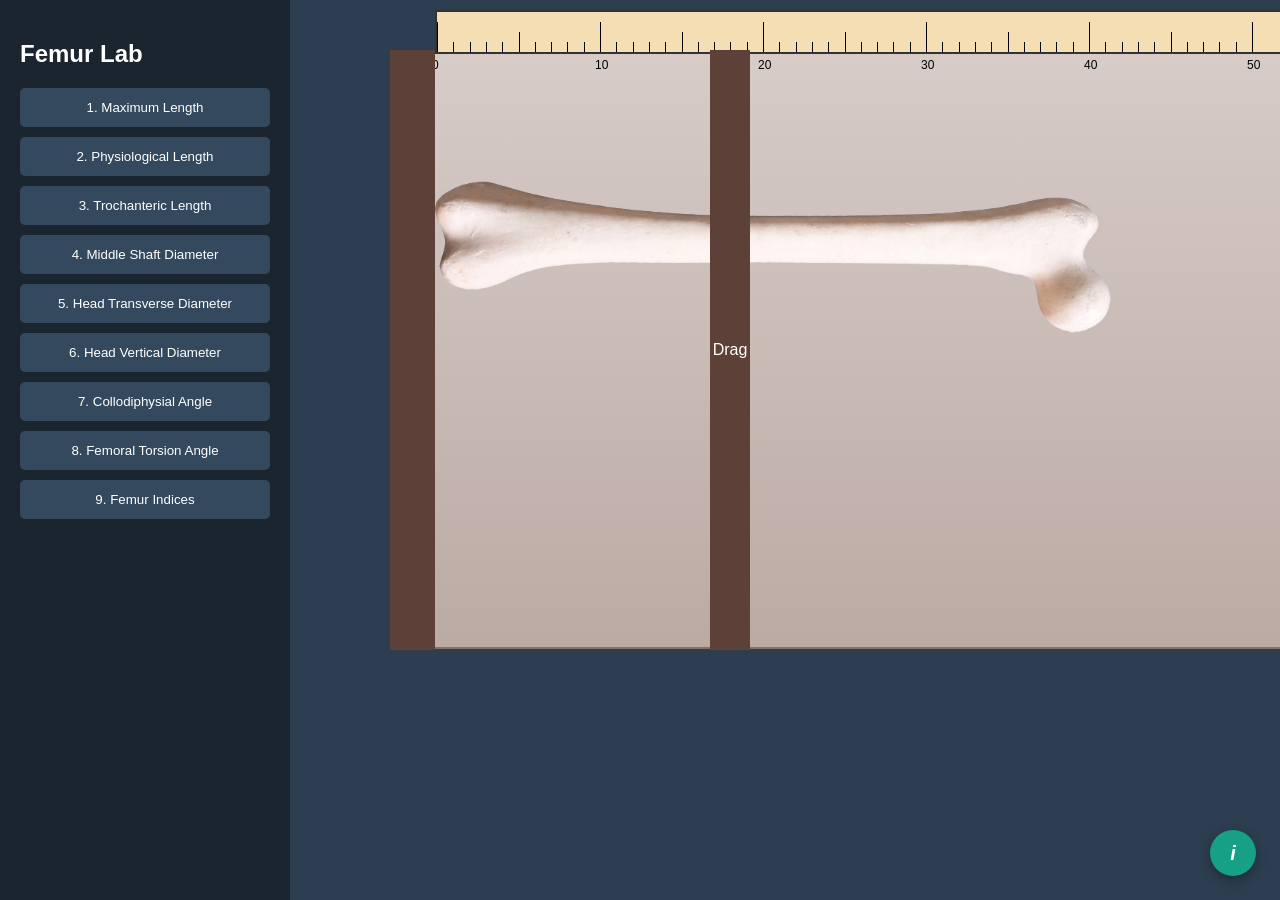
==== commit f5445b9a: "Restore complete Femur Lab version with information button" ====
--- a/experiment/simulation/index.html
+++ b/experiment/simulation/index.html
@@ -4,8 +4,6 @@
     <meta charset="UTF-8">
     <title>Osteometry of Femur Simulation</title>
     <meta name="viewport" content="width=device-width, initial-scale=1.0">
-    
-    <!-- CSS -->
     <link rel="stylesheet" href="css/femur.css">
 </head>
 <body>
@@ -61,52 +59,327 @@
     <!-- Osteometric Board -->
     <div id="tool-board">
         <div id="fixed-wall" class="board-wall"></div>
+        <div id="board-surface"></div>
         <div id="movable-wall" class="board-wall">Drag</div>
-    </div>
-
-    <!-- Sliding Calipers -->
+        
+        <div id="scale">
+    <!-- ticks will be generated by JS -->
+        </div>
+    </div>
+
+    <!-- REALISTIC SLIDING CALIPER -->
     <div id="tool-caliper">
-        <div class="caliper-jaw" id="caliper-jaw-1"></div>
-        <div class="caliper-jaw" id="caliper-jaw-2"></div>
-        <div id="caliper-bar"></div>
-    </div>
-
-    <!-- Goniometer -->
+
+        <!-- Main scale -->
+        <div id="caliper-body">
+
+            <!-- fixed jaw -->
+            <div class="jaw fixed-jaw">
+                <div class="jaw-top"></div>
+                <div class="jaw-bottom"></div>
+            </div>
+
+            <!-- ruler -->
+            <div id="caliper-ruler">
+
+                <div class="caliper-scale"></div>
+
+            </div>
+            <!-- movable slider -->
+            <div class="slider" id="caliper-slider">
+
+                <div class="jaw movable-jaw">
+                    <div class="jaw-top"></div>
+                    <div class="jaw-bottom"></div>
+                </div>
+
+                <div class="slider-body"></div>
+
+            </div>
+
+        </div>
+
+    </div>
+
+    <!-- REALISTIC GONIOMETER -->
     <div id="tool-goniometer">
+
         <div id="goniometer">
-            <div class="gonio-arc"></div>
+
+            <!-- Protractor -->
+            <div id="gonio-protractor">
+
+                <!-- scale markings generated by JS -->
+                <div id="gonio-scale"></div>
+
+            </div>
+
+            <!-- center pivot -->
             <div class="gonio-center" id="gonio-center"></div>
-            <div class="gonio-arm" id="gonio-arm-1"></div>
-            <div class="gonio-arm" id="gonio-arm-2"></div>
-        </div>
+
+            <!-- fixed arm -->
+            <div class="gonio-arm fixed-arm" id="gonio-arm-1"></div>
+
+            <!-- movable arm -->
+            <div class="gonio-arm movable-arm" id="gonio-arm-2"></div>
+
+        </div>
+
     </div>
 
 </div>
 
-<!-- ================= INDICES SECTION ================= -->
-<div id="tool-indices" style="display:none; padding:20px;">
-
-    <h3>Enter Measured Values to Calculate Femur Indices</h3>
-
-    <label>Shaft Slenderness Index (Maximum Length)</label>
-    <input type="number" id="ans_slender_max" step="0.01"><br><br>
-
-    <label>Shaft Slenderness Index (Physiological Length)</label>
-    <input type="number" id="ans_slender_phys" step="0.01"><br><br>
-
-    <label>Physiological to Maximum Length Index</label>
-    <input type="number" id="ans_phys_max" step="0.01"><br><br>
-
-    <label>Trochanteric Proportion Index (Max Length)</label>
-    <input type="number" id="ans_troch_max" step="0.01"><br><br>
-
-    <label>Trochanteric Proportion Index (Physiological Length)</label>
-    <input type="number" id="ans_troch_phys" step="0.01"><br><br>
-
-   <button onclick="checkFemurIndices()">Check Result</button>
-
-
-    <div id="indexFeedback" style="margin-top:20px;"></div>
+<!-- ================= FEMUR INDICES ================= -->
+<div id="tool-indices">
+
+    <h2>Femur Indices Calculator</h2>
+
+    <!-- ===================================== -->
+    <!-- Shaft Slenderness Index -->
+    <!-- ===================================== -->
+
+    <div class="index-block">
+
+        <h3>Shaft Slenderness Index</h3>
+        <div class="formula-title">
+            Formula:
+            <span class="formula-text">
+                Middle Shaft Diameter × 100 / Maximum Length
+            </span>
+        </div>
+
+        <div class="formula">
+
+            <div class="fraction">
+
+                <span class="top">
+                    <input type="number"
+                           id="slender_num1"
+                           placeholder="____"
+                           step="0.01">
+
+                    × 100
+                </span>
+
+                <span class="bottom">
+                    <input type="number"
+                           id="slender_den1"
+                           placeholder="____"
+                           step="0.01">
+                </span>
+
+            </div>
+
+            =
+
+            <input type="text"
+                   id="ans_slender_max"
+                   readonly>
+
+        </div>
+
+    </div>
+
+    <!-- ===================================== -->
+    <!-- Shaft Slenderness Index Physiological -->
+    <!-- ===================================== -->
+
+    <div class="index-block">
+
+        <h3>Shaft Slenderness Index (Physiological Length)</h3>
+
+        <div class="formula-title">
+            Formula:
+            <span class="formula-text">
+                Middle Shaft Diameter × 100 / Physiological Length
+            </span>
+        </div>
+        <div class="formula">
+
+            <div class="fraction">
+
+                <span class="top">
+
+                    <input type="number"
+                           id="slender_num2"
+                           placeholder="____"
+                           step="0.01">
+
+                    × 100
+
+                </span>
+
+                <span class="bottom">
+
+                    <input type="number"
+                           id="slender_den2"
+                           placeholder="____"
+                           step="0.01">
+
+                </span>
+
+            </div>
+
+            =
+
+            <input type="text"
+                   id="ans_slender_phys"
+                   readonly>
+
+        </div>
+
+    </div>
+
+    <!-- ===================================== -->
+    <!-- Physiological to Maximum -->
+    <!-- ===================================== -->
+
+    <div class="index-block">
+
+        <h3>Physiological to Maximum Length Index</h3>
+        <div class="formula-title">
+            Formula:
+            <span class="formula-text">
+                Physiological Length × 100 / Maximum Length
+            </span>
+        </div>
+
+        <div class="formula">
+
+            <div class="fraction">
+
+                <span class="top">
+
+                    <input type="number"
+                           id="phys_num"
+                           placeholder="____"
+                           step="0.01">
+
+                    × 100
+
+                </span>
+
+                <span class="bottom">
+
+                    <input type="number"
+                           id="phys_den"
+                           placeholder="____"
+                           step="0.01">
+
+                </span>
+
+            </div>
+
+            =
+
+            <input type="text"
+                   id="ans_phys_max"
+                   readonly>
+
+        </div>
+
+    </div>
+
+    <!-- ===================================== -->
+    <!-- Trochanteric Proportion Max -->
+    <!-- ===================================== -->
+
+    <div class="index-block">
+
+        <h3>Trochanteric Proportion Index (Max Length)</h3>
+        <div class="formula-title">
+            Formula:
+            <span class="formula-text">
+                Trochanteric Length × 100 / Maximum Length
+            </span>
+        </div>
+        <div class="formula">
+
+            <div class="fraction">
+
+                <span class="top">
+
+                    <input type="number"
+                           id="troch_num1"
+                           placeholder="____"
+                           step="0.01">
+
+                    × 100
+
+                </span>
+
+                <span class="bottom">
+
+                    <input type="number"
+                           id="troch_den1"
+                           placeholder="____"
+                           step="0.01">
+
+                </span>
+
+            </div>
+
+            =
+
+            <input type="text"
+                   id="ans_troch_max"
+                   readonly>
+
+        </div>
+
+    </div>
+
+    <!-- ===================================== -->
+    <!-- Trochanteric Proportion Physiological -->
+    <!-- ===================================== -->
+
+    <div class="index-block">
+
+        <h3>Trochanteric Proportion Index (Physiological Length)</h3>
+        <div class="formula-title">
+            Formula:
+            <span class="formula-text">
+                Trochanteric Length × 100 / Physiological Length
+            </span>
+        </div>
+
+        <div class="formula">
+
+            <div class="fraction">
+
+                <span class="top">
+
+                    <input type="number"
+                           id="troch_num2"
+                           placeholder="____"
+                           step="0.01">
+
+                    × 100
+
+                </span>
+
+                <span class="bottom">
+
+                    <input type="number"
+                           id="troch_den2"
+                           placeholder="____"
+                           step="0.01">
+
+                </span>
+
+            </div>
+
+            =
+
+            <input type="text"
+                   id="ans_troch_phys"
+                   readonly>
+
+        </div>
+
+    </div>
+    </div> 
+   <div id="femurIndexFeedback" style="margin-top:20px;"></div>
 </div>
 
 <!-- ================= CONTROLS ================= -->
@@ -118,15 +391,78 @@
         <span id="unit">cm</span>
     </div>
 
-    <button class="btn-check" onclick="checkMeasurement()">
-        Check Result
-    </button>
-
     <div id="feedback"></div>
 </div>
-
-<!-- ================= JAVASCRIPT ================= -->
+<!-- ================= HELP / INFO BUTTON ================= -->
+<button id="info-btn" onclick="document.getElementById('tool-help').classList.add('open')">i</button>
+
+<div id="tool-help">
+    <div id="tool-help-panel">
+        <button id="tool-help-close" onclick="document.getElementById('tool-help').classList.remove('open')">&times;</button>
+
+        <h2>How to Use This Lab</h2>
+
+        <div class="help-section">
+            <h3>General Rules</h3>
+            <ul>
+                <li>Select a measurement from the sidebar first — the correct tool loads automatically, and the instruction line above the display box tells you exactly what to measure for that mode.</li>
+                <li>Each measurement page just shows a live reading as you move the tool — there's no correctness check here. Read the value and <strong>note it down</strong>; you'll need it later.</li>
+                <li>The bone is <strong>locked in place</strong> during most measurements so it can't shift mid-reading. Double-click it to unlock/re-lock if a mode allows repositioning.</li>
+                <li>Take measurements in the order the sidebar lists them — the final Indices step needs the values you recorded from every earlier step.</li>
+                <li>Green/red feedback only appears on the <strong>Indices</strong> page, once you enter your recorded values into the formula boxes there.</li>
+            </ul>
+        </div>
+
+        <div class="help-section">
+            <h3>Osteometric Board <span class="tag">Length measurements</span></h3>
+            <ol>
+                <li>Lay the bone flat against the board with the end you're measuring from touching the <strong>fixed wall</strong>.</li>
+                <li>Drag the <strong>movable wall</strong> until it just touches the far end point of the bone for that measurement (no gap, no overlap).</li>
+                <li>Read the value from the scale or display box and note it down.</li>
+            </ol>
+        </div>
+
+        <div class="help-section">
+            <h3>Sliding Caliper <span class="tag">Width / diameter measurements</span></h3>
+            <ol>
+                <li>Drag the caliper body so the <strong>fixed jaw</strong> touches one side of the point you're measuring.</li>
+                <li>Drag the <strong>movable slider</strong> until the moving jaw just touches the opposite side, along the axis named in the instruction line (e.g. transverse or vertical).</li>
+                <li>Read the value and note it down.</li>
+            </ol>
+            <div class="note">The jaws should just contact the bone surface — don't compress it, and don't leave a gap.</div>
+        </div>
+
+        <div class="help-section">
+            <h3>Tape <span class="tag">Curved / circumference measurements</span></h3>
+            <ol>
+                <li>The tape stays fixed in place — <strong>drag the bone</strong> so the point you're measuring lines up with the tape, not the other way round.</li>
+                <li>Position the bone so the tape sits exactly along the curve or distance named in the instruction line.</li>
+                <li>Read the value and note it down.</li>
+            </ol>
+        </div>
+
+        <div class="help-section">
+            <h3>Goniometer <span class="tag">Angle measurements</span></h3>
+            <ol>
+                <li>Drag the goniometer so its center pivot lines up with the joint or point named in the instruction line.</li>
+                <li>Align the <strong>fixed arm</strong> along the first reference axis (usually the shaft).</li>
+                <li>Drag the <strong>movable arm</strong> along the second reference axis until it matches the angle you're measuring.</li>
+                <li>Read the angle in degrees and note it down.</li>
+            </ol>
+        </div>
+
+        <div class="help-section">
+            <h3>Indices / Calculations <span class="tag">Only page with feedback</span></h3>
+            <ol>
+                <li>Open the Indices page once you've recorded all the raw measurements it needs.</li>
+                <li>Enter your recorded values into each formula box — the result calculates as you type.</li>
+                <li>Each answer box turns <strong style="color:green;">green</strong> automatically if correct, <strong style="color:red;">red</strong> if not. Adjust your input values until every box is green.</li>
+            </ol>
+        </div>
+
+    </div>
+</div>
 <script src="js/femur.js"></script>
-
 </body>
 </html>
+
--- a/experiment/simulation/css/femur.css
+++ b/experiment/simulation/css/femur.css
@@ -3,13 +3,13 @@
     font-family: Arial, sans-serif;
     display: flex;
     height: 100vh;
-    background: #ffffff;
+    background: #cac2c2;
 }
 
 /* Sidebar */
 #sidebar {
     width: 250px;
-    background: #2c3e50;
+    background: #1a252f;
     color: white;
     padding: 20px;
 }
@@ -34,21 +34,22 @@
 #workspace {
     flex: 1;
     position: relative;
-    background: #ffffff;
+    background: #2c3e50;
 }
 
 #bone {
     position: absolute;
+    width: 700px;   /* IMPORTANT FIX */
     height: auto;
-    max-width:700px;
+
     left: 100px;
     top: 250px;
-    pointer-events: none;
-
-    transition:
-        transform 0.6s ease,
-        left 0.6s ease,
-        top 0.6s ease;
+
+    pointer-events: auto;
+    cursor: default;   /* locked by default */
+    user-select: none;
+    z-index: 1;
+    transition: none;
 }
 
 
@@ -58,11 +59,15 @@
     top: 50px;
     height: 600px;
     background: #5d4037;
+    z-index: 3;
+
 }
 
 #fixed-wall {
     width: 45px;
     left: 100px;
+    z-index: 3;
+
 }
 
 #movable-wall {
@@ -82,26 +87,172 @@
     display: none;
 }
 
-.caliper-jaw {
-    position: absolute;
-    width: 10px;
-    height: 150px;
-    background: red;
-    top: 200px; 
-    transition: none;
+/* =========================
+   REALISTIC CALIPER
+========================= */
+
+#tool-caliper {
+    position: absolute;
+    width: 900px;
+    height: 220px;
+    left: 120px;
+    top: 180px;
+    
+}
+
+/* Main body */
+#caliper-body {
+    position: relative;
+    width: 700px;
+    height: 120px;
+}
+
+/* Metal ruler */
+#caliper-ruler {
+    position: absolute;
+    top: 58px;
+    left: 60px;
+    width: 560px;
+    height: 8px;
+    background: linear-gradient(
+        to bottom,
+        #dcdcdc,
+        #9e9e9e
+    );
+    border: 1px solid #555;
+}
+
+/* Fixed jaw */
+.fixed-jaw {
+    position: absolute;
+    left: 40px;
+    top: 10px;
+}
+
+/* Movable slider */
+.slider {
+    position: absolute;
+    left: 350px;
+    top: 0;
+    width: 80px;
+    height: 120px;
     cursor: ew-resize;
 }
 
-#caliper-jaw-1 { left: 300px; }
-#caliper-jaw-2 { left: 500px; }
-
-#caliper-bar {
-    position: absolute;
-    height: 4px;
+/* Slider body */
+.slider-body {
+    position: absolute;
+    top: 20px;
+    left: 20px;
+    width: 35px;
+    height: 80px;
+    background: linear-gradient(
+        to bottom,
+        #cfcfcf,
+        #8c8c8c
+    );
+
+    border: 2px solid #555;
+    border-radius: 6px;
+}
+
+/* Jaws */
+.jaw {
+    position: absolute;
+    width: 40px;
+    height: 100px;
+}
+
+/* upper jaw */
+.jaw-top {
+    position: absolute;
+    width: 12px;
+    height: 45px;
+    background: #c0c0c0;
+    border: 2px solid #555;
+    left: 0;
+    top: 0;
+}
+
+/* lower jaw */
+.jaw-bottom {
+    position: absolute;
+    width: 12px;
+    height: 55px;
+    background: #c0c0c0;
+    border: 2px solid #555;
+    left: 0;
+    bottom: 0;
+}
+
+/* movable jaw position */
+.movable-jaw {
+    position: absolute;
+    left: 0;
+    top: 10px;
+}
+
+/* ruler markings */
+#caliper-ruler::before {
+    content: "";
+    position: absolute;
+    inset: 0;
+
+    background-image:
+        repeating-linear-gradient(
+            to right,
+
+            /* empty */
+            transparent 0px,
+            transparent 9px,
+
+            /* tick */
+            black 9px,
+            black 10px
+        );
+}
+/* =========================
+   CALIPER SCALE MARKINGS
+========================= */
+
+.caliper-scale {
+    position: absolute;
+    width: 100%;
+    height: 100%;
+}
+
+/* ticks */
+.cal-tick {
+    position: absolute;
+    bottom: 0;
+    width: 1px;
     background: black;
-    top: 270px;
-}
-
+}
+
+/* small tick */
+.cal-tick.small {
+    height: 10px;
+}
+
+/* medium tick */
+.cal-tick.medium {
+    height: 16px;
+}
+
+/* large tick */
+.cal-tick.large {
+    height: 24px;
+    width: 2px;
+}
+
+/* labels */
+.cal-label {
+    position: absolute;
+    top: -18px;
+    font-size: 11px;
+    color: black;
+    font-weight: bold;
+}
 /* Tape */
 #tape-ring {
     position: absolute;
@@ -121,45 +272,159 @@
     padding: 2px 6px;
 }
 
-/* Goniometer */
+/* =========================
+   REALISTIC GONIOMETER
+========================= */
+
+#tool-goniometer {
+    position: absolute;
+    width: 500px;
+    height: 500px;
+    display: none;
+    z-index: 30;
+}
+
 #goniometer {
     position: absolute;
-    width: 200px;
-    height: 200px;
-}
-
+
+    width: 180px;
+    height: 180px;
+
+    left: 320px;
+    top: 180px;
+
+    cursor: move;
+}
+
+/* semicircle body */
+#gonio-protractor {
+
+    position: absolute;
+
+    width: 180px;
+    height: 180px;
+
+    border-radius: 50%;
+
+    border: 3px solid rgba(80,80,80,0.8);
+
+    background:
+        radial-gradient(
+            circle,
+            rgba(255,255,255,0.18),
+            rgba(255,255,255,0.05)
+        );
+
+    backdrop-filter: blur(1px);
+
+    box-shadow:
+        inset 0 0 15px rgba(255,255,255,0.25),
+        0 4px 10px rgba(0,0,0,0.25);
+
+    overflow: hidden;
+}
+/* scale container */
+#gonio-scale {
+    position: absolute;
+    width: 100%;
+    height: 100%;
+}
+
+/* center pivot */
 .gonio-center {
-    position: absolute;
-    width: 20px;
-    height: 20px;
-    background: black;
+
+    position: absolute;
+
+    width: 18px;
+    height: 18px;
+
+    background: #111;
+
     border-radius: 50%;
-    top: 90px;
+
+    left: 80px;
+    top: 80px;
+
+    z-index: 50;
+}
+
+/* arms */
+.gonio-arm {
+
+    position: absolute;
+
+    width: 140px;
+    height: 6px;
+
     left: 90px;
-    cursor: move;
-}
-
-.gonio-arm {
-    position: absolute;
-    width: 150px;
-    height: 4px;
-    background: purple;
-    top: 98px;
-    left: 100px;
+    top: 87px;
+
+    border-radius: 4px;
+
+    background:
+        linear-gradient(
+            to bottom,
+            #d9d9d9,
+            #8c8c8c
+        );
+
+    border: 1px solid #555;
+
     transform-origin: left center;
-    cursor: pointer;
-}
-
-.gonio-arc {
-    position: absolute;
-    width: 100px;
-    height: 100px;
-    border: 2px solid rgba(0,0,0,0.3);
-    border-radius: 50%;
-    top: 50px;
-    left: 50px;
-}
-
+
+    z-index: 40;
+}
+
+/* fixed arm */
+.fixed-arm {
+    transform: rotate(0deg);
+}
+
+/* movable arm */
+.movable-arm {
+    transform: rotate(45deg);
+    cursor: grab;
+}
+
+/* prevent selection */
+#gonio-scale div {
+    user-select: none;
+}
+/* =========================
+   GONIOMETER SCALE TICKS
+========================= */
+
+.gonio-tick {
+
+    position: absolute;
+
+    width: 2px;
+
+    background: rgba(0,0,0,0.75);
+
+    transform-origin: center bottom;
+
+    z-index: 5;
+}
+
+/* degree labels */
+
+.gonio-label {
+
+    position: absolute;
+
+    font-size: 10px;
+
+    color: #111;
+
+    font-weight: bold;
+
+    transform: translate(-50%, -50%);
+
+    z-index: 6;
+
+    pointer-events: none;
+}
 /* Controls */
 #controls {
     position: absolute;
@@ -198,4 +463,351 @@
     box-shadow: 0 0 20px rgba(0,0,0,0.2);
     width: 400px;
 }
-
+#scale {
+    position: absolute;
+    top: 10px;
+    left: 145px; /* starts just after fixed wall */
+    width: 900px; /* 50 cm × 20px per cm */
+    height: 40px;
+    background: #f5deb3;
+    border: 2px solid #333;
+}
+
+/* tick marks */
+.tick {
+    position: absolute;
+    bottom: 0;
+    width: 1px;
+    background: black;
+}
+
+/* small ticks (every 1 cm) */
+.tick.small {
+    height: 10px;
+}
+
+/* big ticks (every 5 cm) */
+.tick.medium {
+    height: 20px;
+}
+
+/* label ticks (every 10 cm) */
+.tick.large {
+    height: 30px;
+}
+
+.tick-label {
+    position: absolute;
+    bottom: -20px;
+    font-size: 12px;
+}
+#board-surface {
+    position: absolute;
+    top: 45px;
+    left: 145px;              /* just after fixed wall */
+    height: 600px;
+    width: 900px;
+
+    background: linear-gradient(
+        to bottom,
+        #d7ccc8,
+        #bcaaa4
+    );
+
+    border-top: 2px solid #8d6e63;
+    border-bottom: 2px solid #8d6e63;
+
+    z-index: 0;
+}
+/* =========================
+   LAYER FIXES
+========================= */
+
+
+#bone {
+    z-index: 1;
+}
+
+#tool-caliper {
+    z-index: 20;
+}
+
+#caliper-body,
+#caliper-slider,
+#caliper-ruler,
+.slider-body,
+.jaw {
+    z-index: 25;
+}
+
+#tool-goniometer {
+    z-index: 20;
+}
+
+#controls {
+    z-index: 50;
+}
+
+#tool-indices {
+    z-index: 100;
+}
+/* =========================
+   FEMUR INDICES STYLING
+========================= */
+
+#tool-indices {
+
+    display: none;
+
+    position: absolute;
+
+    top: 50%;
+    left: 50%;
+
+    transform: translate(-50%, -50%);
+
+    width: 700px;
+    max-height: 85vh;
+
+    overflow-y: auto;
+
+    background: #ffffff;
+
+    padding: 25px;
+
+    border-radius: 12px;
+
+    box-shadow: 0 0 25px rgba(0,0,0,0.25);
+
+    z-index: 100;
+}
+
+#tool-indices h2 {
+
+    margin-top: 0;
+
+    text-align: center;
+
+    color: #2c3e50;
+}
+
+.index-block {
+
+    margin-bottom: 25px;
+
+    padding: 15px;
+
+    border-radius: 10px;
+
+    background: #f7f7f7;
+
+    border: 1px solid #ddd;
+}
+
+.index-block h3 {
+
+    margin-top: 0;
+
+    font-size: 18px;
+
+    color: #34495e;
+}
+.formula-title {
+
+    margin-bottom: 12px;
+
+    padding: 10px 14px;
+
+    background: #eef3f7;
+
+    border-left: 5px solid #16a085;
+
+    border-radius: 6px;
+
+    font-size: 15px;
+
+    font-weight: bold;
+
+    color: #2c3e50;
+}
+
+.formula-text {
+
+    font-weight: normal;
+
+    color: #34495e;
+}
+.formula {
+
+    font-size: 24px;
+
+    display: flex;
+
+    align-items: center;
+
+    gap: 15px;
+
+    flex-wrap: wrap;
+}
+
+.fraction {
+
+    display: inline-block;
+
+    text-align: center;
+
+    vertical-align: middle;
+}
+
+.fraction .top {
+
+    display: block;
+
+    border-bottom: 2px solid black;
+
+    padding: 8px;
+}
+
+.fraction .bottom {
+
+    display: block;
+
+    padding: 8px;
+}
+
+#tool-indices input {
+
+    width: 100px;
+
+    padding: 8px;
+
+    font-size: 18px;
+
+    text-align: center;
+
+    border: 1px solid #999;
+
+    border-radius: 6px;
+}
+
+#tool-indices input[readonly] {
+
+    background: #ecf0f1;
+
+    font-weight: bold;
+
+    color: #2c3e50;
+}
+/* =========================
+   HELP / INFO BUTTON + MODAL
+========================= */
+
+#info-btn {
+    position: fixed;
+    bottom: 24px;
+    right: 24px;
+    width: 46px;
+    height: 46px;
+    border-radius: 50%;
+    background: #16a085;
+    color: white;
+    border: none;
+    font-size: 20px;
+    font-weight: bold;
+    font-style: italic;
+    cursor: pointer;
+    box-shadow: 0 4px 12px rgba(0,0,0,0.3);
+    z-index: 200;
+}
+#info-btn:hover {
+    background: #138d75;
+}
+
+#tool-help {
+    display: none;
+    position: fixed;
+    inset: 0;
+    background: rgba(0,0,0,0.45);
+    z-index: 150;
+    align-items: center;
+    justify-content: center;
+}
+#tool-help.open {
+    display: flex;
+}
+
+#tool-help-panel {
+    background: #ffffff;
+    width: 760px;
+    max-width: 92vw;
+    max-height: 88vh;
+    overflow-y: auto;
+    border-radius: 12px;
+    padding: 30px 34px;
+    box-shadow: 0 0 25px rgba(0,0,0,0.35);
+    position: relative;
+}
+
+#tool-help-close {
+    position: absolute;
+    top: 16px;
+    right: 18px;
+    background: #eee;
+    border: none;
+    width: 30px;
+    height: 30px;
+    border-radius: 50%;
+    cursor: pointer;
+    font-size: 16px;
+}
+
+#tool-help-panel h2 {
+    margin-top: 0;
+    color: #1a252f;
+    border-bottom: 3px solid #16a085;
+    padding-bottom: 10px;
+}
+
+.help-section {
+    margin-bottom: 22px;
+    padding: 16px 18px;
+    background: #f7f7f7;
+    border: 1px solid #ddd;
+    border-left: 5px solid #16a085;
+    border-radius: 8px;
+}
+.help-section h3 {
+    margin-top: 0;
+    color: #34495e;
+    font-size: 16px;
+}
+.help-section ol,
+.help-section ul {
+    margin: 8px 0 0 0;
+    padding-left: 20px;
+}
+.help-section li {
+    margin-bottom: 6px;
+    line-height: 1.5;
+}
+
+.tag {
+    display: inline-block;
+    font-size: 11px;
+    font-weight: bold;
+    color: white;
+    background: #34495e;
+    padding: 2px 8px;
+    border-radius: 10px;
+    margin-left: 6px;
+    vertical-align: middle;
+}
+
+.note {
+    background: #eef3f7;
+    border-left: 4px solid #2980b9;
+    padding: 8px 12px;
+    border-radius: 6px;
+    font-size: 13px;
+    margin-top: 10px;
+}
